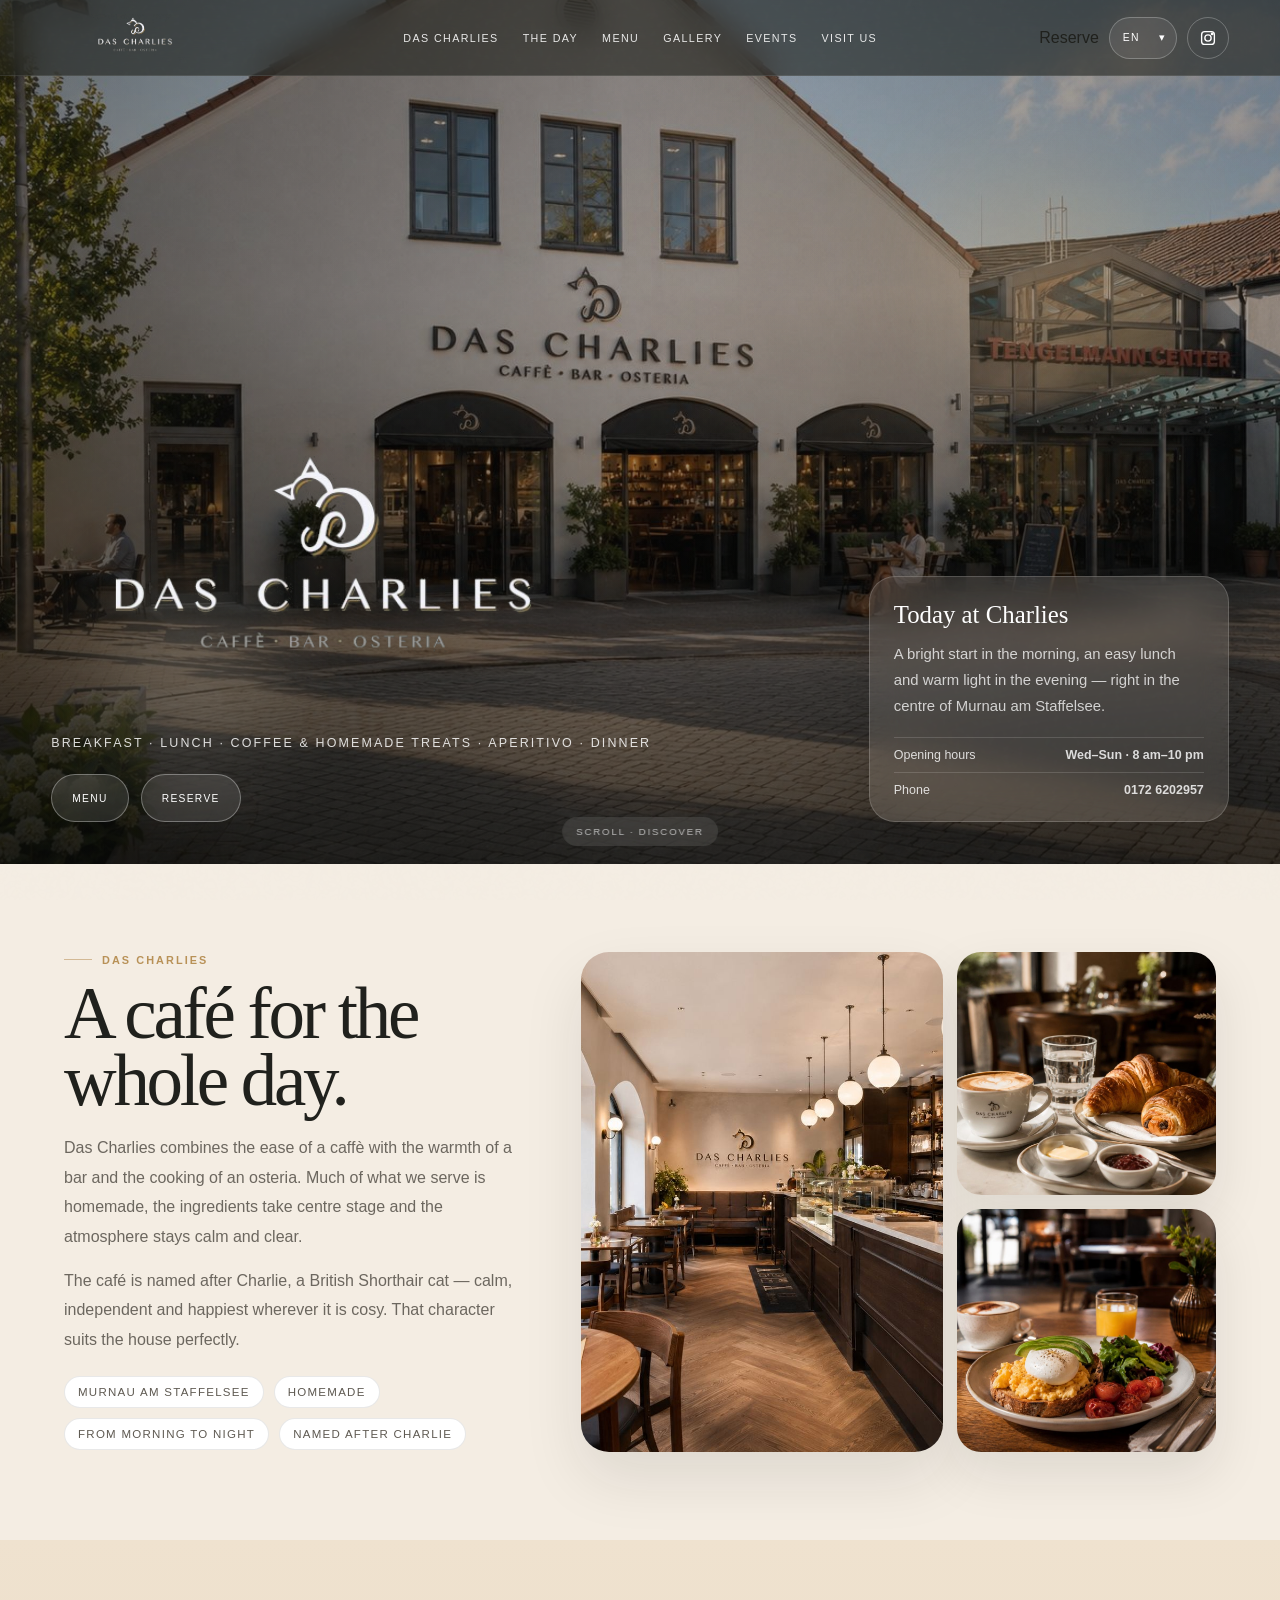
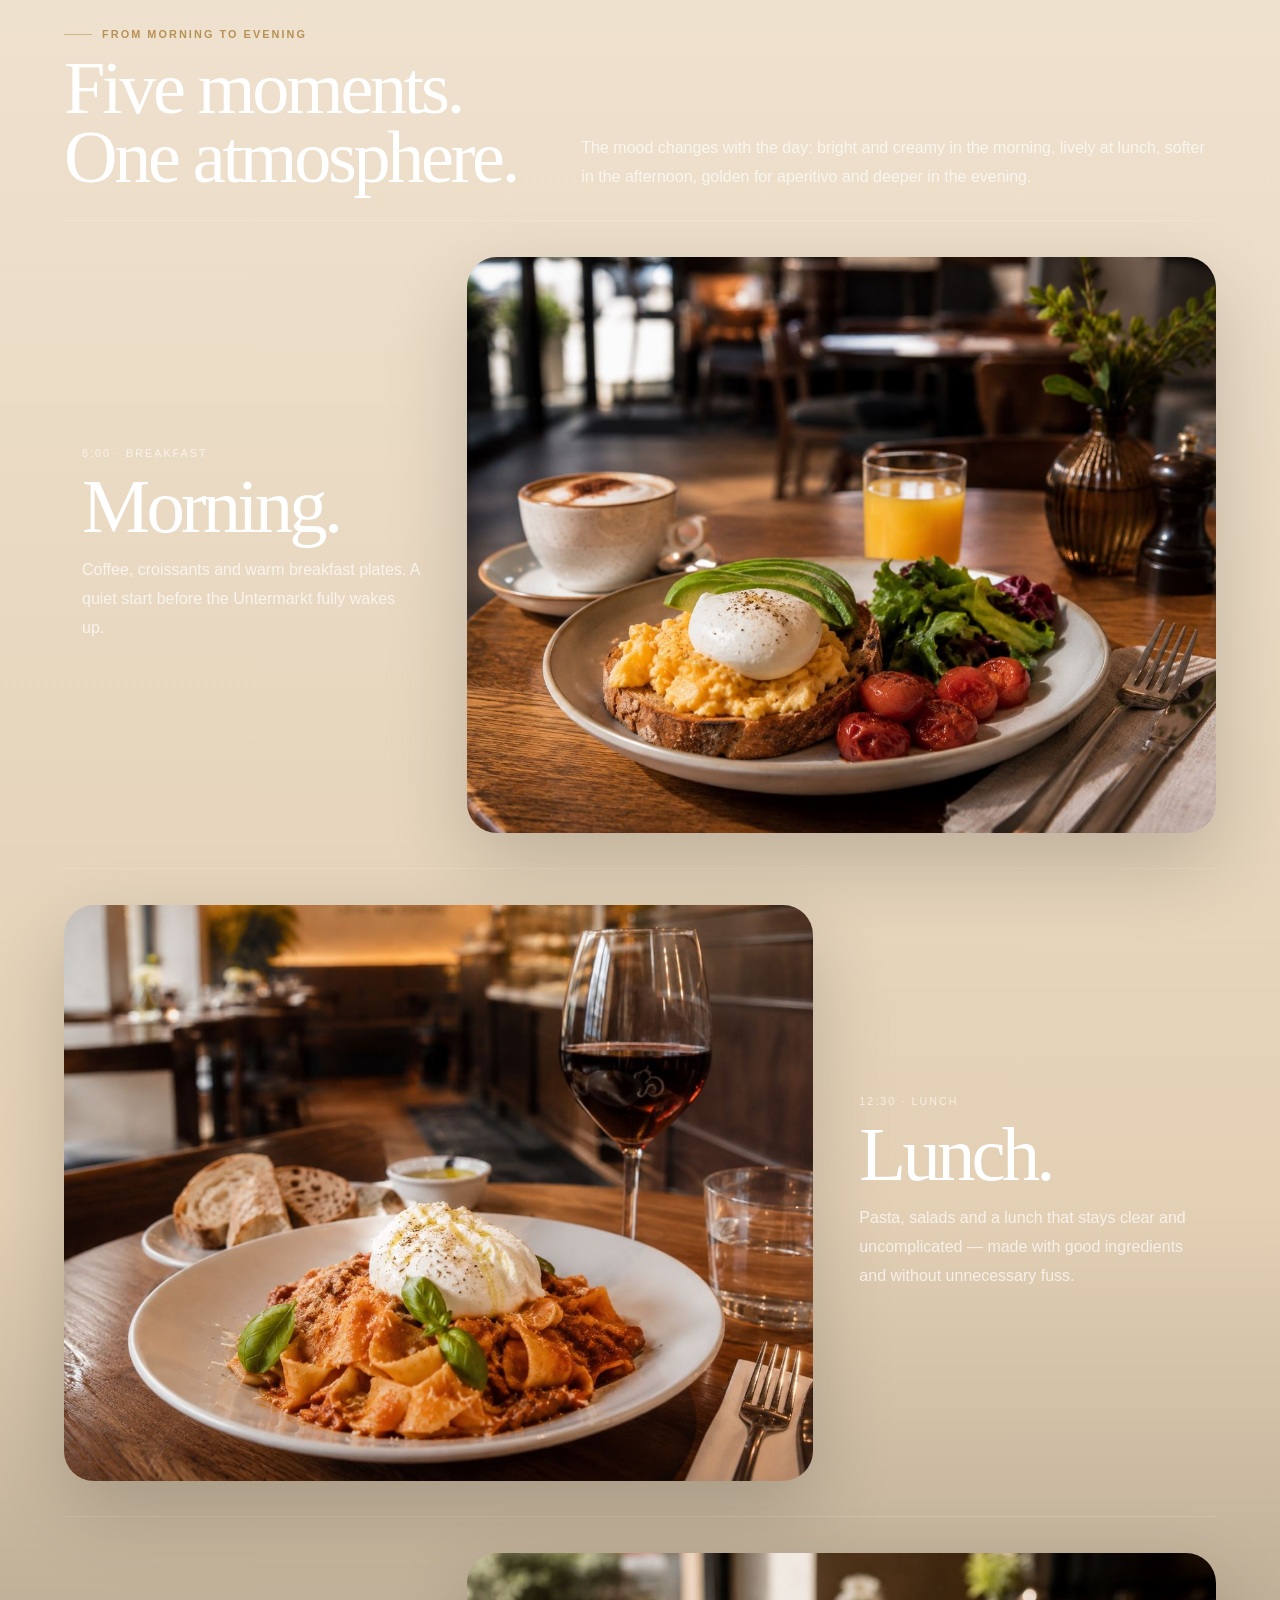
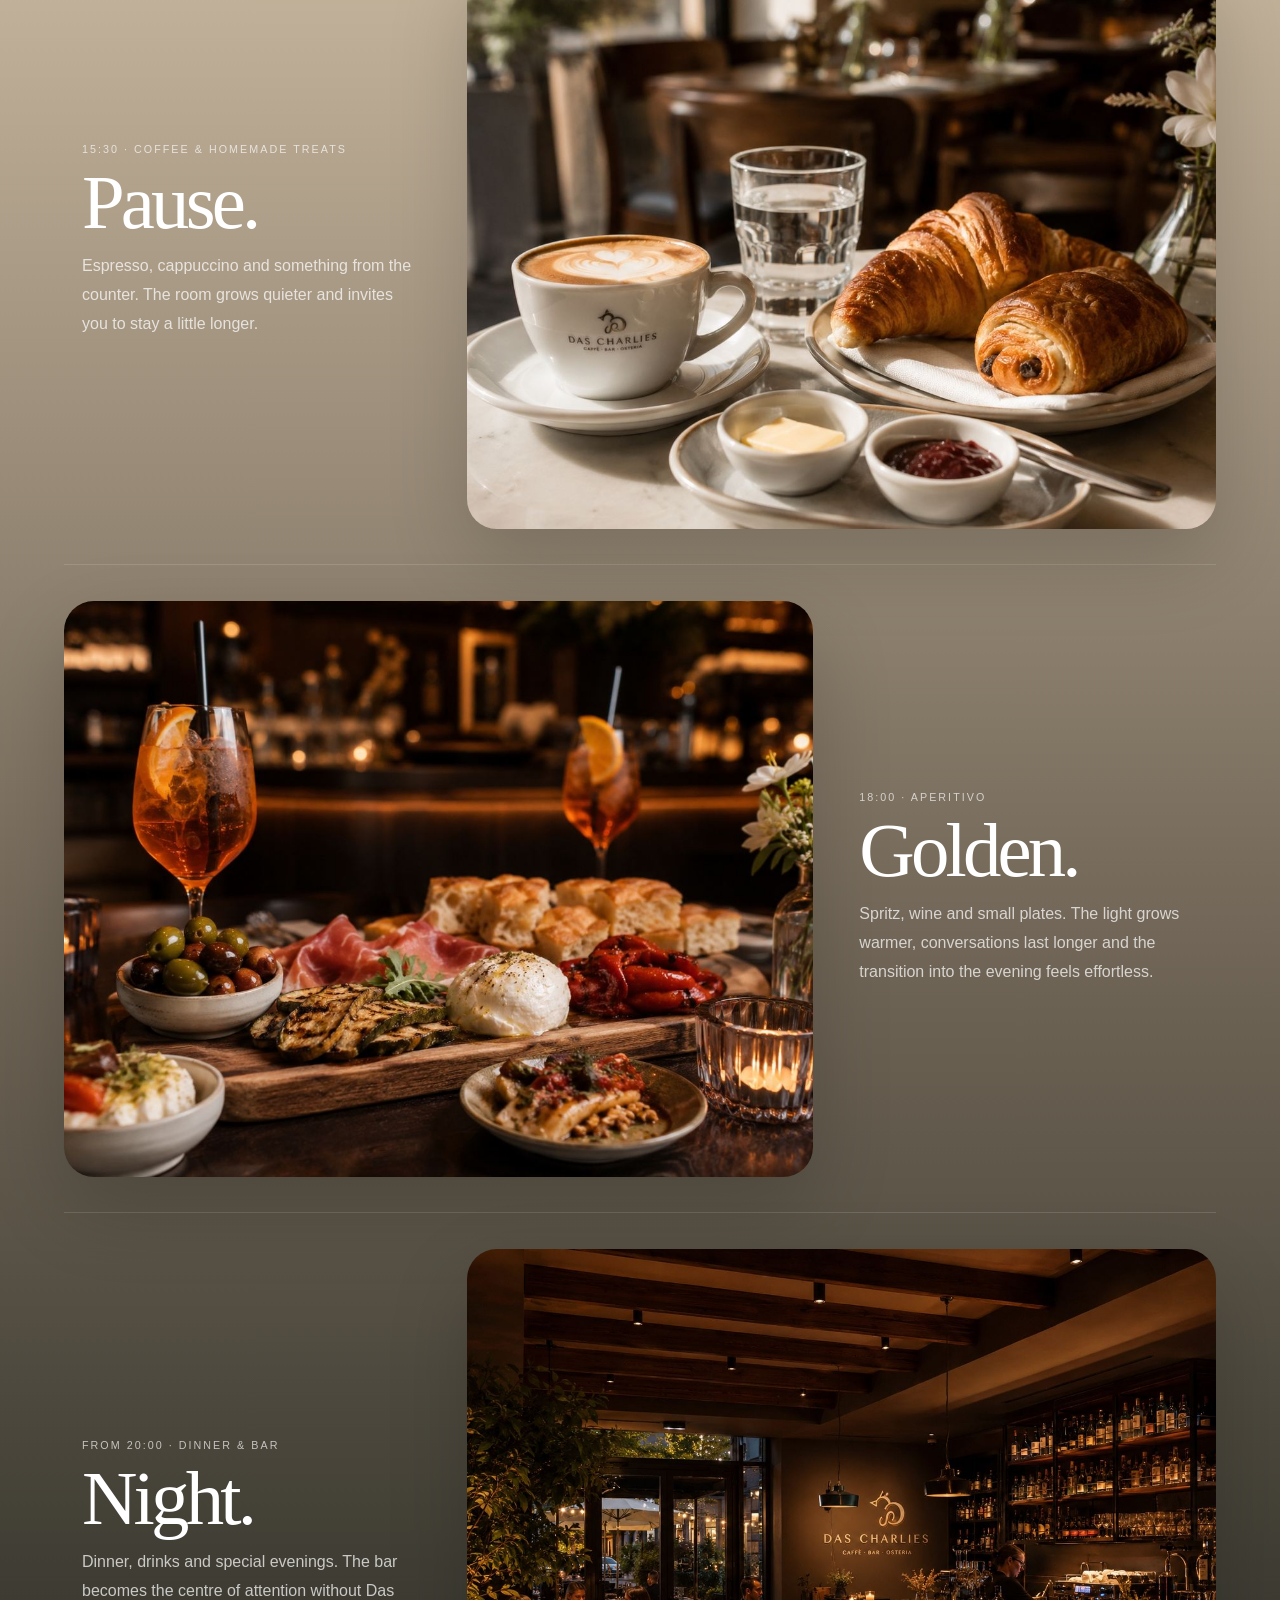
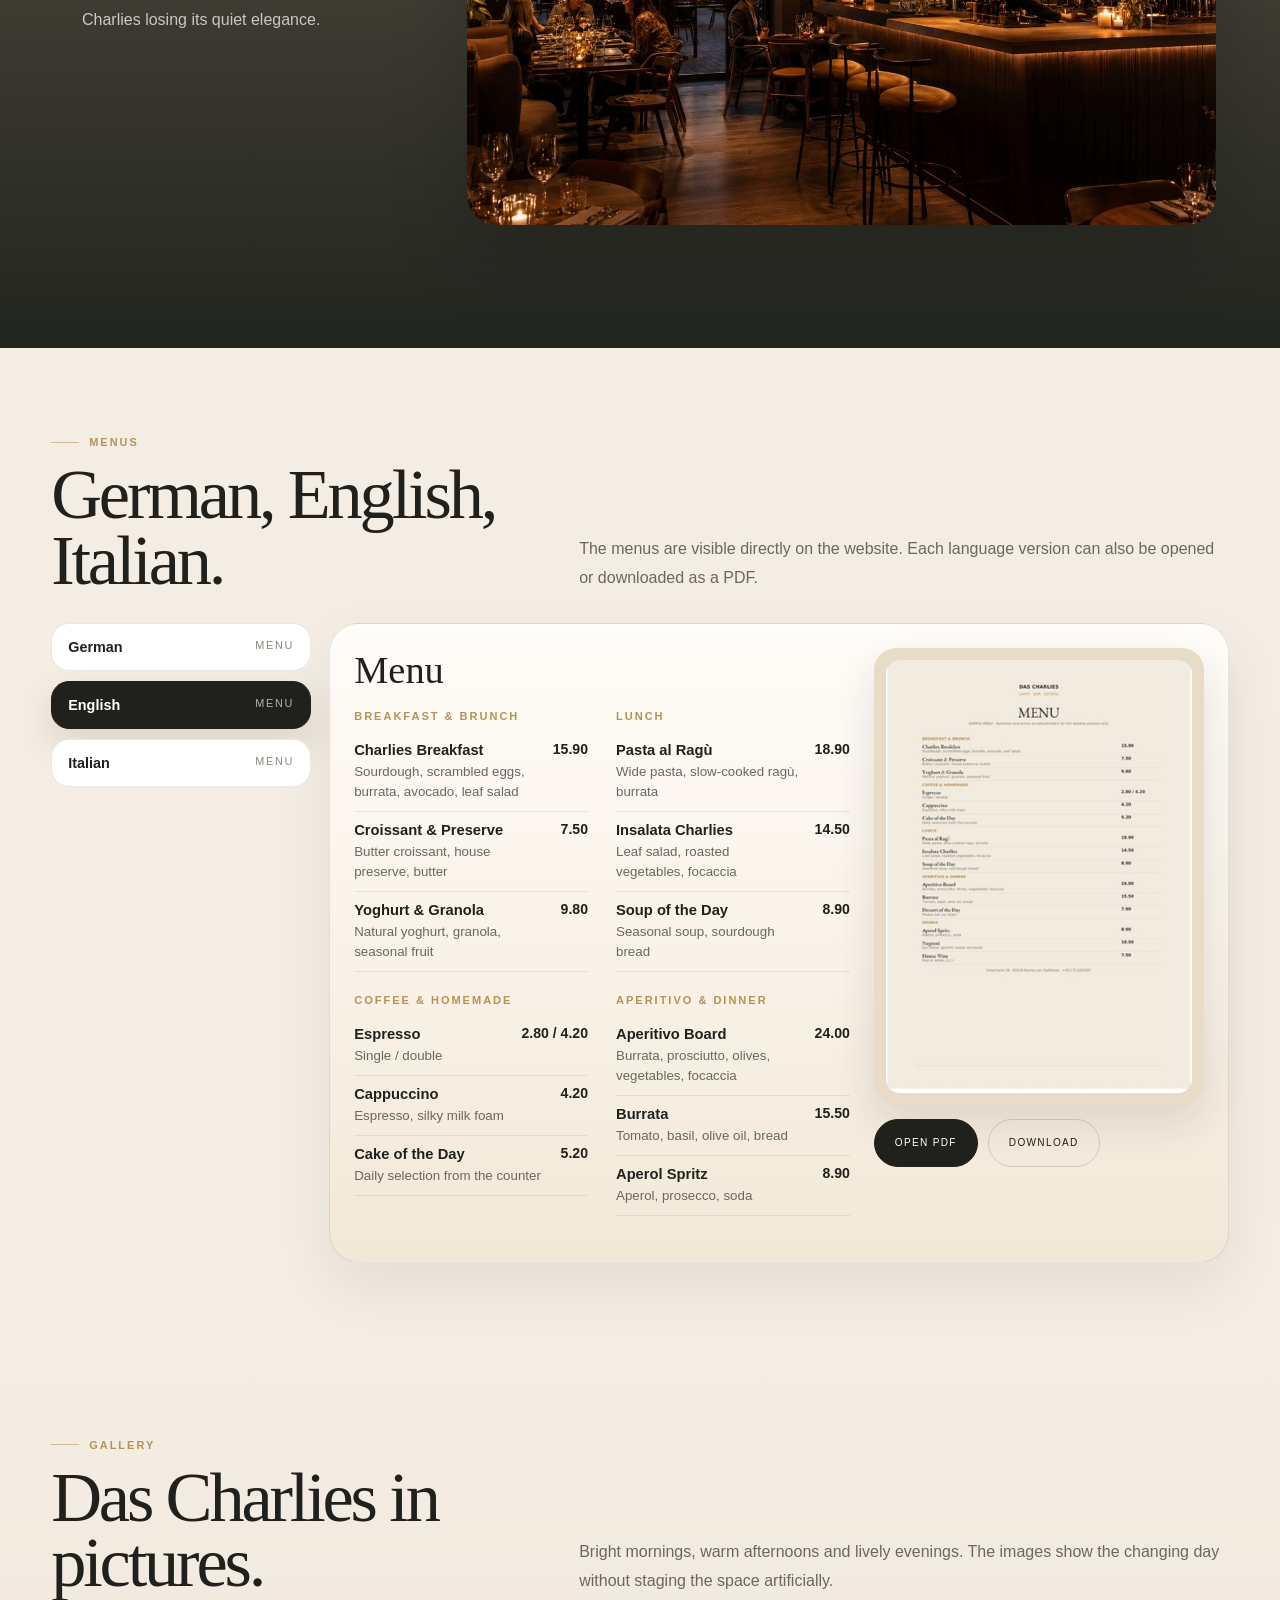
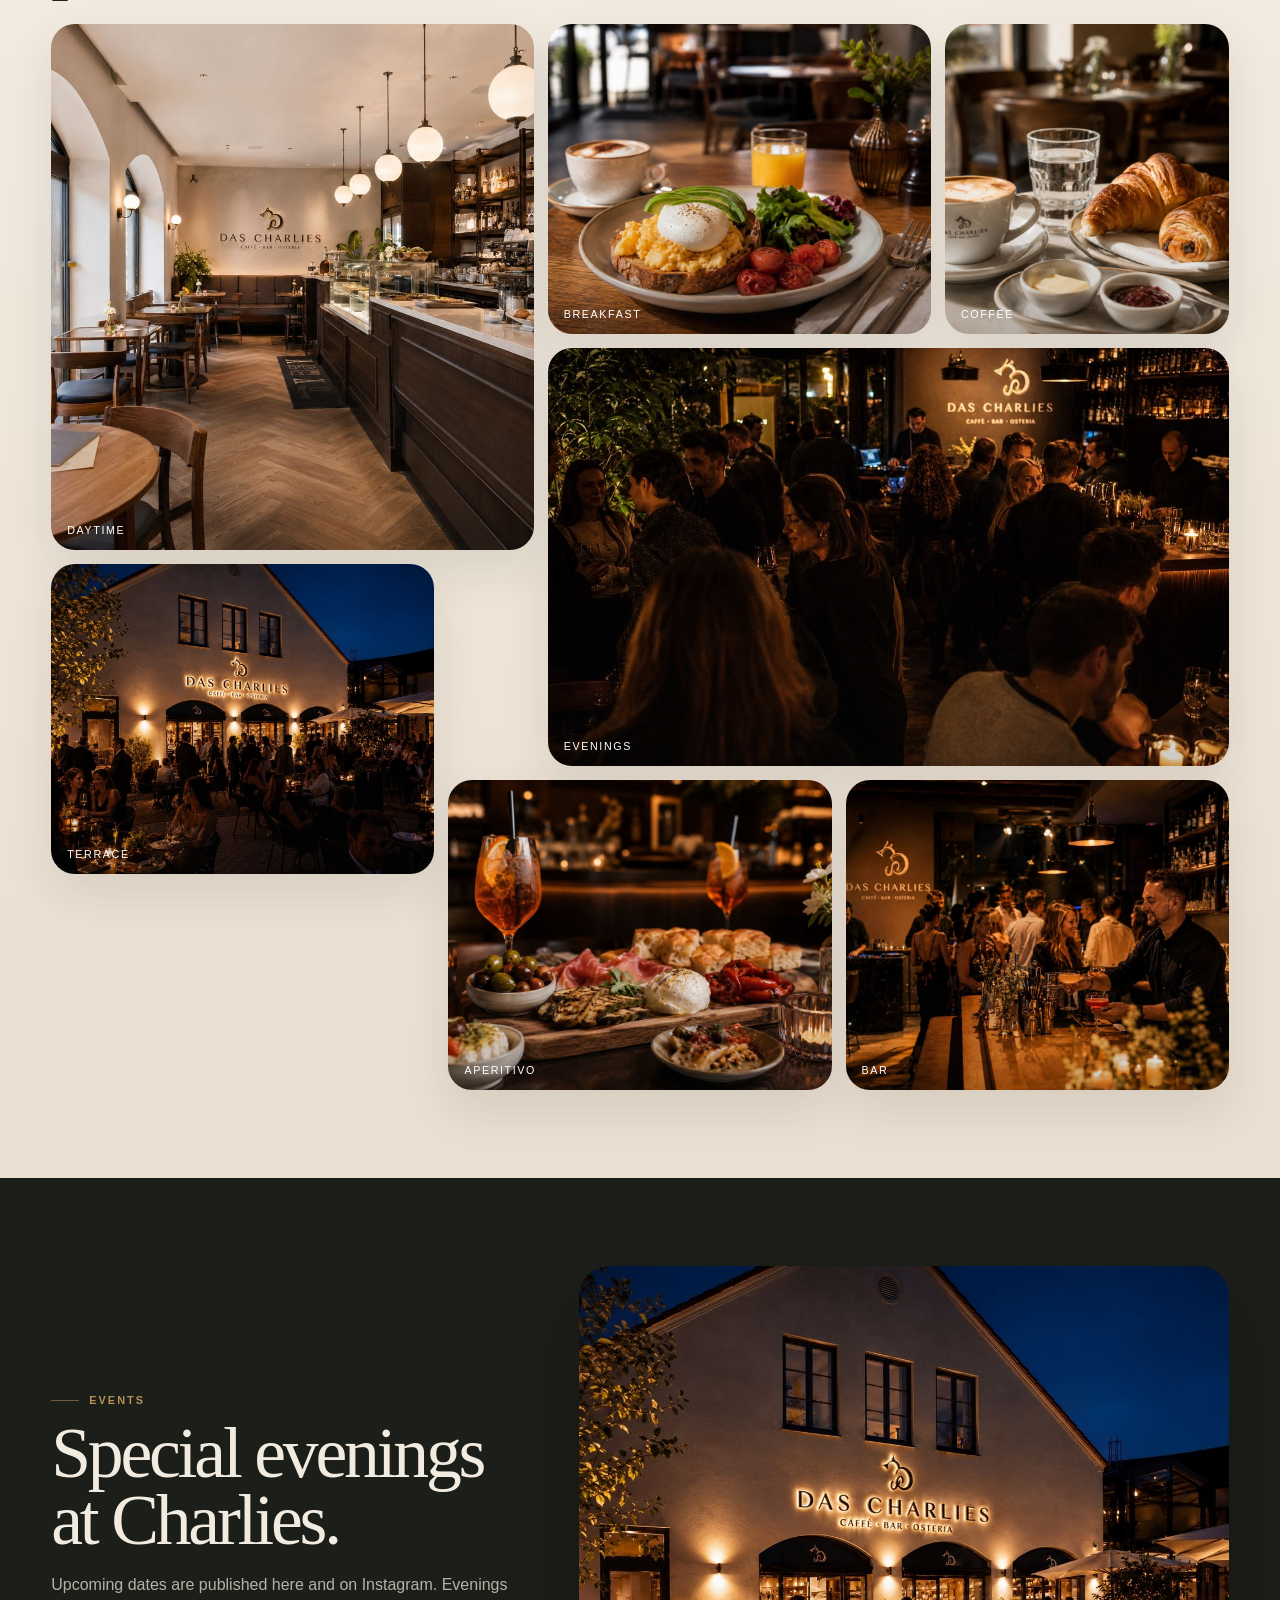
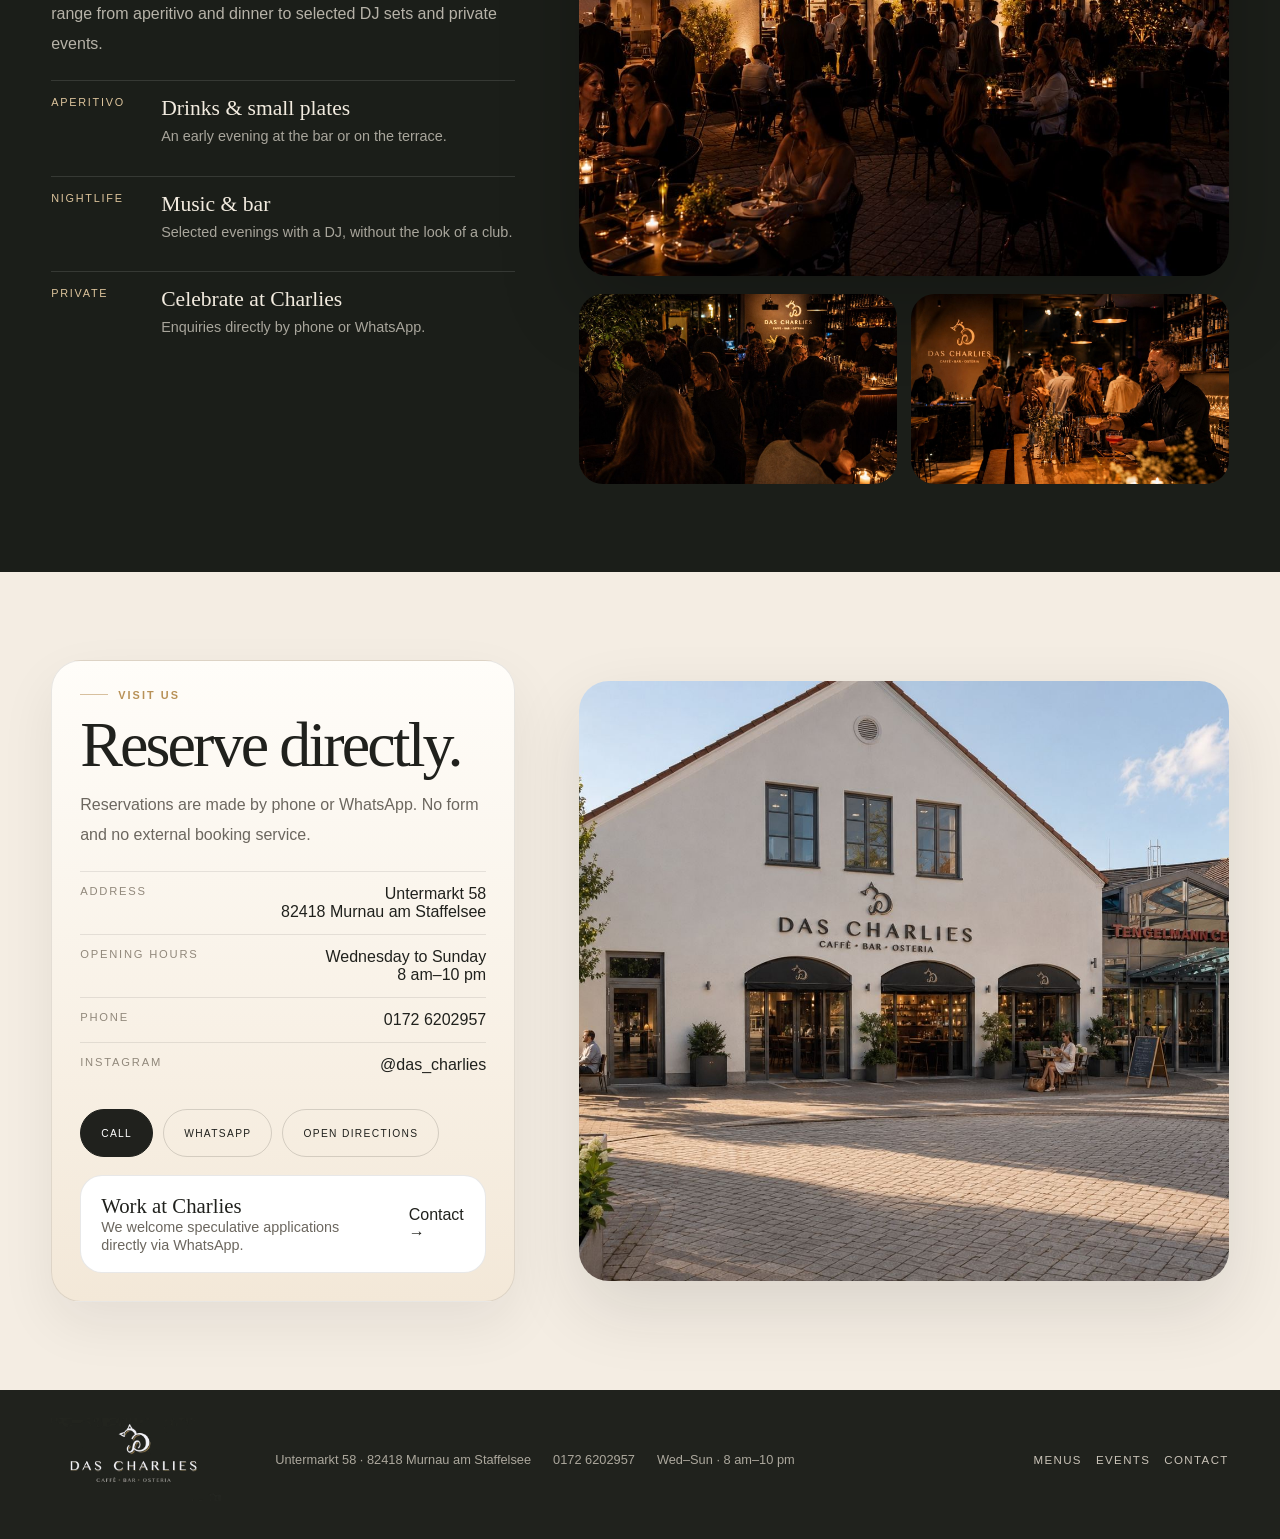
==== en.html @ 2ec3def2 "Add files via upload" ====
<!DOCTYPE html>

<html lang="en">
<head>
<meta charset="utf-8"/>
<meta content="width=device-width, initial-scale=1, viewport-fit=cover" name="viewport"/>
<meta content="#20221d" name="theme-color"/>
<title>Das Charlies — Caffè · Bar · Osteria in Murnau</title>
<meta content="Das Charlies in Murnau am Staffelsee: breakfast, lunch, coffee, homemade treats, aperitivo, dinner and special evenings." name="description"/>
<style>
:root{
  --cream:#f4ede3; --cream-2:#ecdfcf; --paper:#fbf7f0; --ink:#20211d; --olive:#30352c; --night:#1b1e19;
  --muted:#6c675f; --muted-2:#91887b; --gold:#b89157; --gold-2:#ddc49c; --line:rgba(32,33,29,.10);
  --serif:"Iowan Old Style","Baskerville","Times New Roman",serif; --sans:"Avenir Next","Helvetica Neue",Arial,sans-serif;
}
*{box-sizing:border-box}html{scroll-behavior:smooth;background:var(--cream)}body{margin:0;background:var(--cream);color:var(--ink);font-family:var(--sans);-webkit-font-smoothing:antialiased;overflow-x:hidden}a{color:inherit;text-decoration:none}img{display:block;width:100%;height:100%;object-fit:cover}button,label{font:inherit}
body:before{content:"";position:fixed;inset:0;z-index:999;pointer-events:none;opacity:.025;background-image:url("data:image/svg+xml,%3Csvg xmlns='http://www.w3.org/2000/svg' viewBox='0 0 160 160'%3E%3Cfilter id='n'%3E%3CfeTurbulence type='fractalNoise' baseFrequency='.8' numOctaves='2' stitchTiles='stitch'/%3E%3C/filter%3E%3Crect width='100%25' height='100%25' filter='url(%23n)' opacity='.5'/%3E%3C/svg%3E")}
.wrap{width:min(92vw,1380px);margin-inline:auto}.narrow{width:min(90vw,1180px);margin-inline:auto}.section{padding:88px 0}.section-sm{padding:64px 0}.eyebrow{display:flex;align-items:center;gap:10px;font-size:.68rem;letter-spacing:.19em;text-transform:uppercase;color:var(--gold);font-weight:600}.eyebrow:before{content:"";width:28px;height:1px;background:rgba(184,145,87,.55)}.display{font-family:var(--serif);font-weight:400;letter-spacing:-.045em;line-height:.93}.copy{color:var(--muted);line-height:1.85}.btn{display:inline-flex;align-items:center;justify-content:center;min-height:48px;padding:0 20px;border-radius:999px;border:1px solid transparent;letter-spacing:.13em;text-transform:uppercase;font-size:.64rem;transition:.28s ease;cursor:pointer}.btn:hover{transform:translateY(-2px)}.btn-light{color:#fff;border-color:rgba(255,255,255,.32);background:rgba(255,255,255,.11);backdrop-filter:blur(12px)}.btn-light:hover{background:#fff;color:var(--ink)}.btn-dark{background:var(--ink);color:#fff;border-color:var(--ink)}.btn-dark:hover{background:#363832}.btn-outline{color:var(--ink);border-color:rgba(32,33,29,.16);background:transparent}.btn-outline:hover{background:var(--ink);color:#fff;border-color:var(--ink)}

/* Header: one consistent system, no random repositioning */
.site-header{position:fixed;top:0;left:0;right:0;z-index:200;height:76px;background:rgba(25,27,22,.56);backdrop-filter:blur(16px);-webkit-backdrop-filter:blur(16px);border-bottom:1px solid rgba(255,255,255,.09)}.nav{height:100%;display:grid;grid-template-columns:190px 1fr auto;gap:24px;align-items:center}.nav-logo{height:48px;width:170px;object-fit:contain}.nav-links{display:flex;justify-content:center;gap:24px;color:#fff;font-size:.67rem;letter-spacing:.13em;text-transform:uppercase}.nav-links a{opacity:.88}.nav-actions{display:flex;align-items:center;gap:10px}.lang{position:relative;z-index:8}.lang-control{position:relative;display:block;color:#fff;border:1px solid rgba(255,255,255,.25);border-radius:999px;background:rgba(255,255,255,.07);min-width:68px;height:42px;overflow:hidden}.lang-select{-webkit-appearance:none;appearance:none;display:block;width:100%;height:100%;border:0;outline:0;background:transparent;color:#fff;padding:0 27px 0 13px;font-size:.65rem;letter-spacing:.12em;cursor:pointer;position:relative;z-index:2}.lang-select option{color:#20211d;background:#fbf7f0}.lang-chevron{position:absolute;right:11px;top:50%;transform:translateY(-52%);font-size:.68rem;pointer-events:none}.site-header.header-condensed .lang-control{background:rgba(255,255,255,.08)}.instagram{width:42px;height:42px;border:1px solid rgba(255,255,255,.25);border-radius:999px;display:grid;place-items:center;color:#fff}.mobile-toggle{display:none}.mobile-panel{display:none}

/* Hero */
.hero{position:relative;min-height:96svh;color:#fff;overflow:hidden;background:var(--night)}.hero-bg{position:absolute;inset:0}.hero-bg img{animation:heroMove 18s ease-in-out infinite alternate;transform:scale(1.04)}.hero-bg:after{content:"";position:absolute;inset:0;background:linear-gradient(180deg,rgba(9,10,8,.20),rgba(9,10,8,.13) 34%,rgba(9,10,8,.75)),linear-gradient(90deg,rgba(9,10,8,.48),rgba(9,10,8,.08) 48%,rgba(9,10,8,.28)),radial-gradient(circle at 75% 24%,rgba(226,193,142,.18),transparent 30%)}@keyframes heroMove{to{transform:scale(1.105) translateY(-1.2%)}}
.hero-glow{position:absolute;border-radius:999px;filter:blur(55px);opacity:.22;animation:floatGlow 9s ease-in-out infinite alternate}.hero-glow.one{width:220px;height:220px;right:9%;top:18%;background:#d4aa70}.hero-glow.two{width:170px;height:170px;left:8%;bottom:12%;background:#f5ead9;animation-duration:12s}@keyframes floatGlow{to{transform:translate(18px,-18px)}}
.hero-inner{position:relative;z-index:2;min-height:96svh;padding:132px 0 42px;display:grid;grid-template-columns:1fr 360px;gap:5vw;align-items:end}.hero-main{max-width:760px}.hero-logo{width:min(560px,72vw);height:auto;object-fit:contain;filter:drop-shadow(0 20px 50px rgba(0,0,0,.22));animation:logoIn 1.1s ease both}@keyframes logoIn{from{opacity:0;transform:translateY(12px)}to{opacity:1;transform:none}}.hero-line{margin:26px 0 24px;color:rgba(255,255,255,.84);font-size:.78rem;letter-spacing:.17em;text-transform:uppercase}.hero-actions{display:flex;gap:12px;flex-wrap:wrap}.hero-card{padding:24px;border-radius:26px;background:rgba(249,244,235,.12);border:1px solid rgba(255,255,255,.17);backdrop-filter:blur(15px);-webkit-backdrop-filter:blur(15px);box-shadow:0 30px 70px rgba(0,0,0,.16)}.hero-card h2{font-family:var(--serif);font-size:1.55rem;font-weight:400;margin:0 0 12px}.hero-card p{margin:0;color:rgba(255,255,255,.76);line-height:1.75;font-size:.93rem}.hero-card .mini-actions{display:grid;gap:10px;margin-top:18px}.hero-card .mini-actions a{display:flex;justify-content:space-between;gap:12px;padding-top:10px;border-top:1px solid rgba(255,255,255,.14);font-size:.78rem;color:rgba(255,255,255,.82)}.scroll-cue{position:absolute;left:50%;bottom:18px;transform:translateX(-50%);font-size:.61rem;letter-spacing:.18em;text-transform:uppercase;color:rgba(255,255,255,.66);padding:9px 14px;border-radius:999px;background:rgba(255,255,255,.10);backdrop-filter:blur(10px)}

/* Intro */
.intro-grid{display:grid;grid-template-columns:5fr 7fr;gap:5vw;align-items:center}.intro-copy h2{font-size:clamp(3rem,5.7vw,5.8rem);margin:14px 0 18px}.intro-copy p{margin:0 0 14px;font-size:1rem}.intro-facts{display:flex;flex-wrap:wrap;gap:10px;margin-top:22px}.fact{padding:9px 13px;border-radius:999px;background:#fff;border:1px solid var(--line);font-size:.72rem;letter-spacing:.11em;text-transform:uppercase;color:#5f5a52}.intro-media{display:grid;grid-template-columns:7fr 5fr;gap:14px}.media-large{height:500px;border-radius:28px;overflow:hidden;box-shadow:0 26px 60px rgba(32,33,29,.10)}.media-stack{display:grid;gap:14px}.media-small{height:243px;border-radius:24px;overflow:hidden;box-shadow:0 22px 52px rgba(32,33,29,.10)}

/* Day journey: same alignment every time */
.day-journey{background:linear-gradient(180deg,#efe2cf 0%,#e3d0b5 35%,#716657 72%,#22251f 100%)}.day-head{display:grid;grid-template-columns:5fr 7fr;gap:5vw;align-items:end;color:#fff;margin-bottom:28px}.day-head h2{font-size:clamp(3rem,5.8vw,5.9rem);margin:14px 0 0}.day-head p{color:rgba(255,255,255,.72);margin:0}.stage{display:grid;grid-template-columns:4fr 8fr;gap:28px;align-items:center;min-height:72vh;padding:28px 0;border-top:1px solid rgba(255,255,255,.13)}.stage:nth-of-type(even){grid-template-columns:8fr 4fr}.stage:nth-of-type(even) .stage-copy{order:2}.stage:nth-of-type(even) .stage-media{order:1}.stage-copy{color:#fff;padding:18px}.stage-time{font-size:.67rem;letter-spacing:.19em;text-transform:uppercase;color:rgba(255,255,255,.68)}.stage-copy h3{font-family:var(--serif);font-size:clamp(3.2rem,6vw,6rem);font-weight:400;line-height:.88;letter-spacing:-.05em;margin:14px 0}.stage-copy p{max-width:430px;color:rgba(255,255,255,.72);line-height:1.82;margin:0}.stage-media{height:64vh;min-height:480px;border-radius:30px;overflow:hidden;box-shadow:0 30px 80px rgba(0,0,0,.18)}.stage-media img{transform:scale(1.04)}

/* Menu with actual visible content and sepia page */
.menu-head{display:grid;grid-template-columns:5fr 7fr;gap:5vw;align-items:end;margin-bottom:30px}.menu-head h2{font-size:clamp(3rem,5.5vw,5.6rem);margin:14px 0 0}.menu-head p{margin:0}.menu-radio{position:absolute;opacity:0;pointer-events:none}.menu-shell{display:grid;grid-template-columns:260px 1fr;gap:18px}.menu-tabs{display:grid;gap:10px;align-content:start;position:sticky;top:94px}.menu-tab{display:flex;justify-content:space-between;gap:12px;padding:15px 16px;border-radius:18px;border:1px solid var(--line);background:#fff;cursor:pointer;transition:.24s}.menu-tab strong{font-size:.9rem}.menu-tab span{font-size:.68rem;letter-spacing:.16em;text-transform:uppercase;color:var(--muted-2)}
#m-de:checked ~ .menu-shell .tab-de,#m-en:checked ~ .menu-shell .tab-en,#m-it:checked ~ .menu-shell .tab-it{background:var(--ink);color:#fff;border-color:var(--ink);box-shadow:0 16px 36px rgba(32,33,29,.12)}
#m-de:checked ~ .menu-shell .tab-de span,#m-en:checked ~ .menu-shell .tab-en span,#m-it:checked ~ .menu-shell .tab-it span{color:rgba(255,255,255,.65)}
.menu-content{background:linear-gradient(180deg,#fffdf9,#f3e8d8);border:1px solid var(--line);border-radius:30px;padding:24px;box-shadow:0 24px 60px rgba(32,33,29,.07)}.menu-panel{display:none;grid-template-columns:1fr 330px;gap:24px;align-items:start}.menu-panel h3{font-family:var(--serif);font-size:2.4rem;font-weight:400;margin:0 0 18px}.menu-columns{display:grid;grid-template-columns:1fr 1fr;gap:28px}.menu-category{margin-bottom:22px}.menu-category h4{margin:0 0 10px;font-size:.69rem;letter-spacing:.18em;text-transform:uppercase;color:var(--gold)}.menu-item{display:grid;grid-template-columns:1fr auto;gap:14px;padding:9px 0;border-bottom:1px solid rgba(32,33,29,.08)}.menu-item strong{font-size:.92rem;font-weight:600}.menu-item small{display:block;color:var(--muted);line-height:1.5;margin-top:3px}.price{font-size:.88rem;font-weight:600}.menu-page{background:#e8dcc8;border-radius:22px;padding:12px;box-shadow:0 18px 44px rgba(32,33,29,.12)}.menu-page img{height:auto;aspect-ratio:210/297;object-fit:cover;border-radius:14px}.menu-downloads{display:flex;gap:10px;flex-wrap:wrap;margin-top:14px}.menu-downloads a{font-size:.63rem}
#m-de:checked ~ .menu-shell .panel-de,#m-en:checked ~ .menu-shell .panel-en,#m-it:checked ~ .menu-shell .panel-it{display:grid}

/* Gallery */
.gallery{background:linear-gradient(180deg,#f4ede3,#eadfD0)}.gallery-head{display:grid;grid-template-columns:5fr 7fr;gap:5vw;align-items:end;margin-bottom:28px}.gallery-head h2{font-size:clamp(3rem,5.5vw,5.6rem);margin:14px 0 0}.gallery-head p{margin:0}.gallery-grid{display:grid;grid-template-columns:repeat(12,1fr);grid-auto-rows:94px;gap:14px}.gallery-item{position:relative;overflow:hidden;border-radius:24px;box-shadow:0 20px 48px rgba(32,33,29,.10)}.gallery-item img{transition:1s cubic-bezier(.2,.8,.2,1);transform:scale(1.04)}.gallery-item:hover img{transform:scale(1.1)}.gallery-item:after{content:"";position:absolute;inset:0;background:linear-gradient(180deg,transparent 55%,rgba(12,13,11,.42));opacity:.48}.gallery-item span{position:absolute;left:16px;bottom:14px;z-index:2;color:#fff;font-size:.67rem;letter-spacing:.15em;text-transform:uppercase}.g1{grid-column:1/6;grid-row:span 5}.g2{grid-column:6/10;grid-row:span 3}.g3{grid-column:10/13;grid-row:span 3}.g4{grid-column:6/13;grid-row:span 4}.g5{grid-column:1/5;grid-row:span 3}.g6{grid-column:5/9;grid-row:span 3}.g7{grid-column:9/13;grid-row:span 3}

/* Events */
.events{background:var(--night);color:#f2ebdf}.events-grid{display:grid;grid-template-columns:5fr 7fr;gap:5vw;align-items:center}.events-copy h2{font-size:clamp(3rem,5.6vw,5.7rem);margin:14px 0 16px}.events-copy>p{color:rgba(242,235,223,.72);line-height:1.84;margin:0}.event-list{display:grid;gap:12px;margin-top:22px}.event-row{display:grid;grid-template-columns:96px 1fr;gap:14px;padding:15px 0;border-top:1px solid rgba(255,255,255,.12)}.event-row .type{font-size:.68rem;letter-spacing:.16em;text-transform:uppercase;color:var(--gold-2)}.event-row strong{font-family:var(--serif);font-size:1.35rem;font-weight:400}.event-row p{margin:4px 0 0;color:rgba(242,235,223,.66);font-size:.9rem;line-height:1.65}.events-media{height:610px;border-radius:30px;overflow:hidden;box-shadow:0 30px 80px rgba(0,0,0,.22)}.events-strip{margin-top:18px;display:grid;grid-template-columns:1fr 1fr;gap:14px}.events-strip div{height:190px;border-radius:24px;overflow:hidden}

/* Visit */
.visit-grid{display:grid;grid-template-columns:5fr 7fr;gap:5vw;align-items:center}.visit-card{padding:28px;border-radius:30px;background:linear-gradient(180deg,#fffdf9,#f3e8d8);border:1px solid var(--line);box-shadow:0 22px 55px rgba(32,33,29,.07)}.visit-card h2{font-size:clamp(2.8rem,5vw,5rem);margin:14px 0 16px}.visit-card>p{margin:0}.info-list{display:grid;margin:22px 0}.info{display:flex;justify-content:space-between;gap:18px;padding:13px 0;border-top:1px solid var(--line)}.info span{font-size:.7rem;letter-spacing:.16em;text-transform:uppercase;color:var(--muted-2)}.info strong{font-weight:500;text-align:right}.visit-actions{display:flex;gap:10px;flex-wrap:wrap}.visit-media{height:600px;border-radius:30px;overflow:hidden;box-shadow:0 28px 70px rgba(32,33,29,.12)}.jobs{margin-top:18px;padding:18px 20px;border-radius:22px;background:#fff;border:1px solid var(--line);display:flex;justify-content:space-between;gap:20px;align-items:center}.jobs strong{font-family:var(--serif);font-size:1.3rem;font-weight:400}.jobs span{color:var(--muted);font-size:.9rem}
footer{background:#20221d;color:#efe7da;padding:28px 0 38px}.footer-grid{display:grid;grid-template-columns:200px 1fr auto;gap:24px;align-items:center}.footer-logo{width:170px;height:auto}.footer-meta{display:flex;flex-wrap:wrap;gap:14px 22px;font-size:.8rem;color:rgba(239,231,218,.68)}.footer-links{display:flex;gap:14px;font-size:.72rem;letter-spacing:.12em;text-transform:uppercase;color:rgba(239,231,218,.82)}

/* CSS-only lightboxes */
.lightbox{position:fixed;inset:0;z-index:500;background:rgba(8,9,7,.88);display:grid;place-items:center;opacity:0;pointer-events:none;transition:.25s}.lightbox:target{opacity:1;pointer-events:auto}.lightbox figure{margin:0;width:min(92vw,1120px);height:min(84vh,760px);border-radius:26px;overflow:hidden;box-shadow:0 30px 80px rgba(0,0,0,.32)}.lightbox img{object-fit:contain;background:#111}.lightbox-close{position:absolute;top:18px;right:18px;width:44px;height:44px;border-radius:999px;border:1px solid rgba(255,255,255,.22);background:rgba(255,255,255,.08);display:grid;place-items:center;color:#fff;font-size:1.2rem}

/* Progressive, CSS-only scroll animation. Content remains visible if unsupported. */
@keyframes revealUp{from{opacity:.35;transform:translateY(26px)}to{opacity:1;transform:none}}@keyframes revealMedia{from{clip-path:inset(8% 7% round 30px);transform:translateY(22px)}to{clip-path:inset(0 round 30px);transform:none}}@keyframes imagePan{from{transform:scale(1.08) translateY(14px)}to{transform:scale(1.02) translateY(-10px)}}
@supports (animation-timeline:view()){
  .scroll-in{animation:revealUp both linear;animation-timeline:view();animation-range:entry 4% cover 28%}
  .stage-media,.intro-media,.events-media,.visit-media{animation:revealMedia both linear;animation-timeline:view();animation-range:entry 2% cover 32%}
  .stage-media img,.events-media img,.visit-media img{animation:imagePan both linear;animation-timeline:view();animation-range:entry 0% exit 100%}
}

/* Mobile */
@media(max-width:1050px){.nav{grid-template-columns:170px 1fr auto}.nav-links,.lang,.instagram{display:none}.mobile-toggle{display:block}.nav-target{position:fixed;top:0;left:0;width:1px;height:1px;pointer-events:none}.mobile-toggle a{width:42px;height:42px;border:1px solid rgba(255,255,255,.25);border-radius:999px;display:grid;place-items:center;color:#fff;cursor:pointer}.mobile-panel{position:fixed;display:flex;flex-direction:column;top:76px;right:0;width:min(88vw,390px);height:calc(100svh - 76px);background:rgba(251,247,240,.98);padding:22px;transform:translateX(102%);transition:.32s cubic-bezier(.2,.8,.2,1);box-shadow:-30px 0 70px rgba(0,0,0,.16)}#nav-open:target ~ .site .mobile-panel{transform:none}.mobile-panel a{padding:14px 0;border-bottom:1px solid var(--line);font-size:.78rem;letter-spacing:.12em;text-transform:uppercase}.mobile-panel .mobile-reserve{margin-top:auto;display:grid;gap:10px}.hero-inner{grid-template-columns:1fr;align-content:end}.hero-card{max-width:430px}.intro-grid,.day-head,.menu-head,.gallery-head,.events-grid,.visit-grid{grid-template-columns:1fr}.intro-media{margin-top:8px}.stage,.stage:nth-of-type(even){grid-template-columns:1fr;min-height:auto}.stage:nth-of-type(even) .stage-copy,.stage:nth-of-type(even) .stage-media{order:initial}.stage-media{height:56vh;min-height:420px}.menu-shell{grid-template-columns:1fr}.menu-tabs{position:relative;top:auto;grid-template-columns:repeat(3,1fr)}.menu-tab{display:grid;gap:4px}.menu-panel{grid-template-columns:1fr}.menu-page{max-width:420px}.gallery-grid{grid-template-columns:repeat(6,1fr);grid-auto-rows:90px}.g1{grid-column:1/4}.g2{grid-column:4/7}.g3{grid-column:1/3}.g4{grid-column:3/7}.g5{grid-column:1/4}.g6{grid-column:4/7}.g7{grid-column:1/7}.footer-grid{grid-template-columns:1fr}}
@media(max-width:680px){.hero-logo{display:none}.hero-main{padding-top:210px}.site-header{height:68px}.nav{grid-template-columns:150px 1fr auto}.nav-logo{width:145px;height:42px}.mobile-panel{top:68px;height:calc(100svh - 68px)}.nav-actions .reserve-link{display:none}.hero{min-height:92svh}.hero-inner{min-height:92svh;padding:108px 0 32px}.hero-logo{width:min(520px,88vw)}.hero-line{font-size:.68rem;line-height:1.6;margin:18px 0}.hero-actions{display:grid;grid-template-columns:1fr 1fr}.hero-card{padding:18px}.scroll-cue{display:none}.section{padding:58px 0}.section-sm{padding:46px 0}.intro-copy h2,.day-head h2,.menu-head h2,.gallery-head h2,.events-copy h2,.visit-card h2{font-size:clamp(2.65rem,12vw,4rem)}.intro-media{grid-template-columns:1fr}.media-large{height:340px}.media-stack{grid-template-columns:1fr 1fr}.media-small{height:170px}.stage{padding:22px 0}.stage-copy{padding:4px}.stage-copy h3{font-size:clamp(2.9rem,14vw,4.4rem)}.stage-media{height:380px;min-height:0}.menu-tabs{grid-template-columns:1fr 1fr 1fr;gap:7px}.menu-tab{padding:12px 10px}.menu-tab span{display:none}.menu-content{padding:18px}.menu-columns{grid-template-columns:1fr}.menu-panel h3{font-size:2rem}.menu-page{order:-1;max-width:none}.gallery-grid{grid-template-columns:1fr;grid-auto-rows:auto}.gallery-item,.g1,.g2,.g3,.g4,.g5,.g6,.g7{grid-column:auto;grid-row:auto;height:250px}.events-media{height:420px}.events-strip{grid-template-columns:1fr 1fr}.events-strip div{height:140px}.visit-media{height:420px}.info{display:grid}.info strong{text-align:left}.visit-actions{display:grid}.jobs{display:grid}.footer-meta,.footer-links{display:grid;gap:8px}.hero-actions .btn{padding-inline:12px;font-size:.59rem}}
@media(prefers-reduced-motion:reduce){*{animation:none!important;transition:none!important;scroll-behavior:auto!important}}


/* Ergänzung: animierter Header beim Scrollen */
.site-header{
  transition:top .46s cubic-bezier(.2,.8,.2,1),height .4s cubic-bezier(.2,.8,.2,1),background-color .4s ease,box-shadow .4s ease,border-color .4s ease;
}
.site-header::after{
  content:"";position:absolute;left:0;bottom:-1px;height:1px;width:var(--page-progress,0%);
  background:linear-gradient(90deg,rgba(184,145,87,.15),rgba(216,188,146,.9));
  transition:width .08s linear;pointer-events:none;
}
.site-header .nav-logo,.site-header .nav-links,.site-header .nav-actions{
  transition:transform .4s cubic-bezier(.2,.8,.2,1),opacity .35s ease;
}
.site-header.header-condensed{
  height:64px;background:rgba(25,27,22,.86);border-bottom-color:rgba(255,255,255,.13);
  box-shadow:0 12px 34px rgba(0,0,0,.13);backdrop-filter:blur(22px);-webkit-backdrop-filter:blur(22px);
}
.site-header.header-condensed .nav-logo{transform:scale(.9);transform-origin:left center}
.site-header.header-condensed .nav-links{transform:translateY(-1px)}
.site-header.header-condensed .nav-actions{transform:scale(.96);transform-origin:right center}
.site-header.header-hidden{top:-88px}
@media(max-width:1050px){
  .site-header .lang{display:block}
  .site-header .lang-control{height:40px;min-width:64px}.site-header .lang-select{padding-left:12px}
  .site-header.header-condensed .mobile-panel{top:64px;height:calc(100svh - 64px)}
}
@media(max-width:680px){
  .site-header.header-condensed{height:60px}
  .site-header.header-condensed .mobile-panel{top:60px;height:calc(100svh - 60px)}
  .site-header.header-hidden{top:-76px}
}
@media(prefers-reduced-motion:reduce){
  .site-header,.site-header .nav-logo,.site-header .nav-links,.site-header .nav-actions{transition:none!important}
}

</style>

<style>
/* Mobile header alignment: menu button fixed at the far right */
@media (max-width:1050px){
  .site-header .nav{
    width:100%;
    max-width:none;
    padding-left:clamp(14px,4vw,28px);
    padding-right:clamp(14px,4vw,28px);
    grid-template-columns:minmax(0,170px) 1fr auto;
    gap:12px;
  }
  .site-header .nav-actions{
    justify-self:end;
    margin-left:auto;
    flex-wrap:nowrap;
  }
  .site-header .mobile-toggle{
    display:block;
    flex:0 0 auto;
    margin-left:0;
  }
}
@media (max-width:680px){
  .site-header .nav{
    grid-template-columns:minmax(0,150px) 1fr auto;
    padding-left:14px;
    padding-right:14px;
    gap:8px;
  }
}
</style>
</head>
<body>
<span aria-hidden="true" class="nav-target" id="nav-open"></span>
<div class="site">
<header class="site-header">
<div class="wrap nav">
<a aria-label="Das Charlies home" href="#top"><img alt="Das Charlies" class="nav-logo" src="[data-uri]"/></a>
<nav class="nav-links"><a href="#charlies">Das Charlies</a><a href="#day">The day</a><a href="#menu">Menu</a><a href="#gallery">Gallery</a><a href="#events">Events</a><a href="#visit">Visit us</a></nav>
<div class="nav-actions">
<a class="reserve-link" href="tel:+491726202957">Reserve</a>
<div class="lang"><label class="lang-control" for="siteLanguage"><select aria-label="Select language" class="lang-select" id="siteLanguage"><option value="de">DE</option><option selected="selected" value="en">EN</option><option value="it">IT</option></select><span class="lang-chevron">▾</span></label></div>
<a aria-label="Instagram" class="instagram" href="https://www.instagram.com/das_charlies?igsh=eGw4eGQ4cjJzZ2I4" rel="noreferrer" target="_blank"><svg fill="none" height="18" stroke="currentColor" stroke-width="1.8" viewbox="0 0 24 24" width="18"><rect height="17" rx="4" width="17" x="3.5" y="3.5"></rect><circle cx="12" cy="12" r="4.2"></circle><circle cx="17.5" cy="6.5" r="1"></circle></svg></a>
<div class="mobile-toggle"><a aria-label="Open menu" href="#nav-open">☰</a></div>
</div>
</div>
<div class="mobile-panel"><a href="#charlies">Das Charlies</a><a href="#day">The day</a><a href="#menu">Menu</a><a href="#gallery">Gallery</a><a href="#events">Events</a><a href="#visit">Visit us</a><div class="mobile-reserve"><a class="btn btn-dark" href="tel:+491726202957">Reserve · Call</a><a class="btn btn-outline" href="https://wa.me/491726202957?text=Hello%2C%20I%20would%20like%20to%20reserve%20a%20table%20at%20Das%20Charlies." rel="noreferrer" target="_blank">WhatsApp</a></div></div>
</header>
<main id="top">
<section class="hero">
<div class="hero-bg"><img alt="Exterior of Das Charlies on Untermarkt" src="[data-uri]"/></div>
<div class="hero-glow one"></div><div class="hero-glow two"></div>
<div class="wrap hero-inner">
<div class="hero-main">
<img alt="Das Charlies — Caffè Bar Osteria" class="hero-logo" src="[data-uri]"/>
<div class="hero-line">Breakfast · Lunch · Coffee &amp; homemade treats · Aperitivo · Dinner</div>
<div class="hero-actions"><a class="btn btn-light" href="#menu">Menu</a><a class="btn btn-light" href="tel:+491726202957">Reserve</a></div>
</div>
<aside class="hero-card">
<h2>Today at Charlies</h2>
<p>A bright start in the morning, an easy lunch and warm light in the evening — right in the centre of Murnau am Staffelsee.</p>
<div class="mini-actions"><a href="#visit"><span>Opening hours</span><strong>Wed–Sun · 8 am–10 pm</strong></a><a href="tel:+491726202957"><span>Phone</span><strong>0172 6202957</strong></a></div>
</aside>
</div>
<div class="scroll-cue">Scroll · discover</div>
</section>
<section class="section" id="charlies">
<div class="narrow intro-grid">
<div class="intro-copy scroll-in">
<div class="eyebrow">Das Charlies</div>
<h2 class="display">A café for the whole day.</h2>
<p class="copy">Das Charlies combines the ease of a caffè with the warmth of a bar and the cooking of an osteria. Much of what we serve is homemade, the ingredients take centre stage and the atmosphere stays calm and clear.</p>
<p class="copy">The café is named after Charlie, a British Shorthair cat — calm, independent and happiest wherever it is cosy. That character suits the house perfectly.</p>
<div class="intro-facts"><span class="fact">Murnau am Staffelsee</span><span class="fact">Homemade</span><span class="fact">From morning to night</span><span class="fact">Named after Charlie</span></div>
</div>
<div class="intro-media">
<div class="media-large"><img alt="Interior and bar at Das Charlies" src="[data-uri]"/></div>
<div class="media-stack"><div class="media-small"><img alt="Coffee and croissants" src="[data-uri]"/></div><div class="media-small"><img alt="Breakfast at Das Charlies" src="[data-uri]"/></div></div>
</div>
</div>
</section>
<section class="section day-journey" id="day">
<div class="narrow day-head scroll-in"><div><div class="eyebrow">From morning to evening</div><h2 class="display">Five moments. One atmosphere.</h2></div><p class="copy">The mood changes with the day: bright and creamy in the morning, lively at lunch, softer in the afternoon, golden for aperitivo and deeper in the evening.</p></div>
<div class="narrow">
<article class="stage"><div class="stage-copy scroll-in"><div class="stage-time">8:00 · Breakfast</div><h3>Morning.</h3><p>Coffee, croissants and warm breakfast plates. A quiet start before the Untermarkt fully wakes up.</p></div><div class="stage-media"><img alt="Breakfast plate with coffee" src="[data-uri]"/></div></article>
<article class="stage"><div class="stage-copy scroll-in"><div class="stage-time">12:30 · Lunch</div><h3>Lunch.</h3><p>Pasta, salads and a lunch that stays clear and uncomplicated — made with good ingredients and without unnecessary fuss.</p></div><div class="stage-media"><img alt="Pasta for lunch" src="[data-uri]"/></div></article>
<article class="stage"><div class="stage-copy scroll-in"><div class="stage-time">15:30 · Coffee &amp; homemade treats</div><h3>Pause.</h3><p>Espresso, cappuccino and something from the counter. The room grows quieter and invites you to stay a little longer.</p></div><div class="stage-media"><img alt="Coffee, croissants and homemade pastries" src="[data-uri]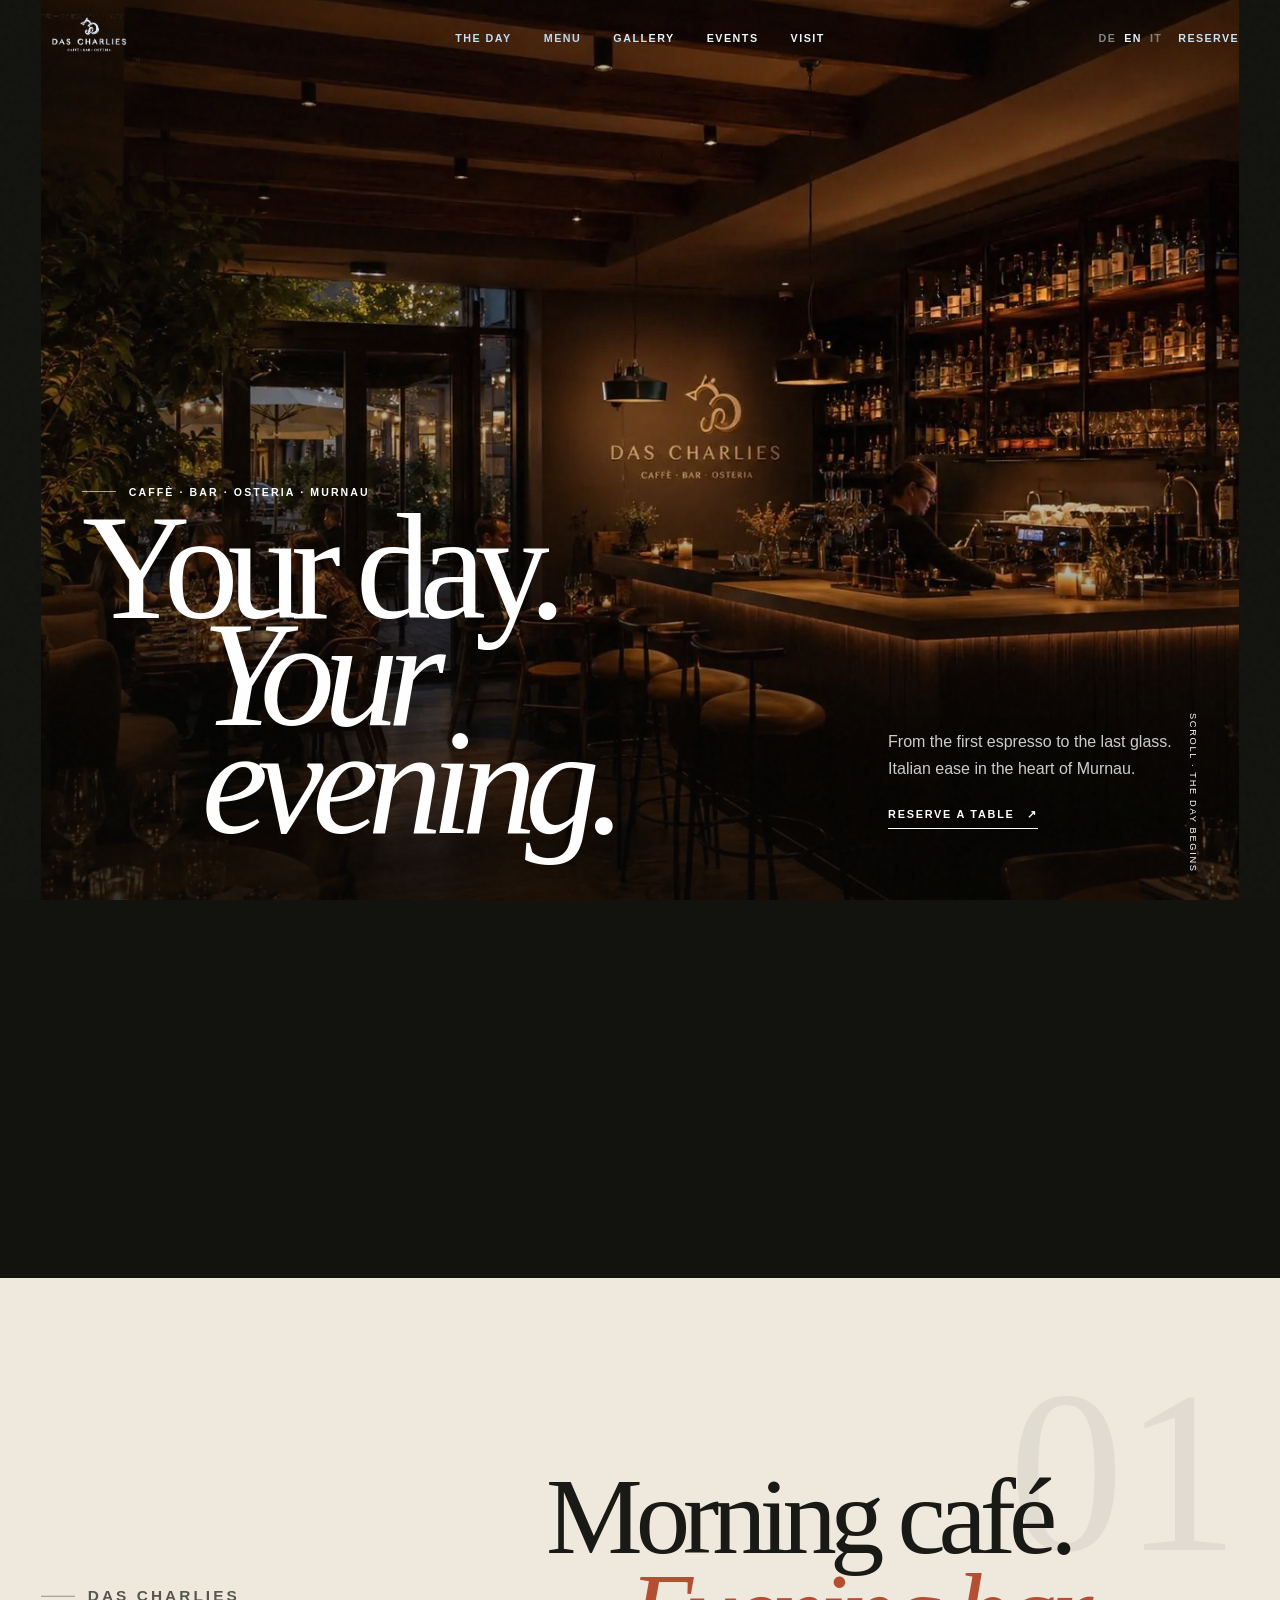
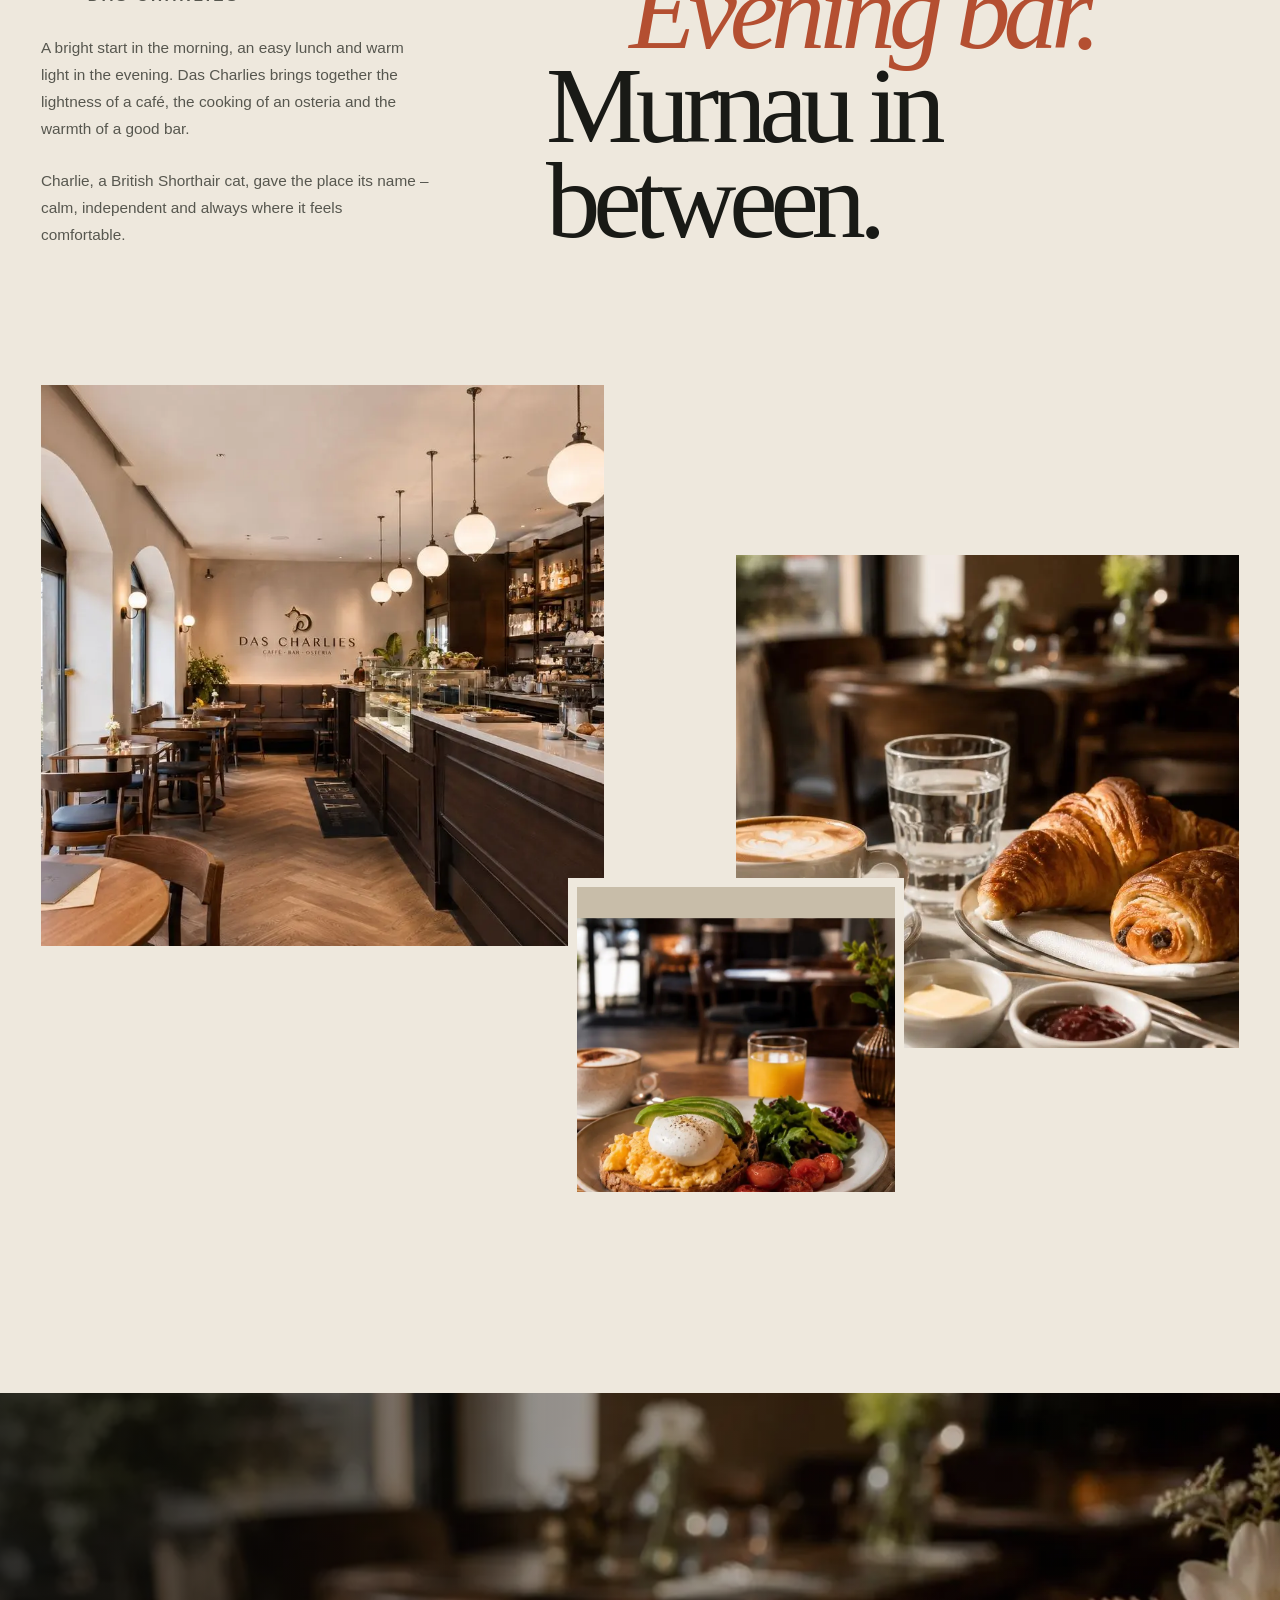
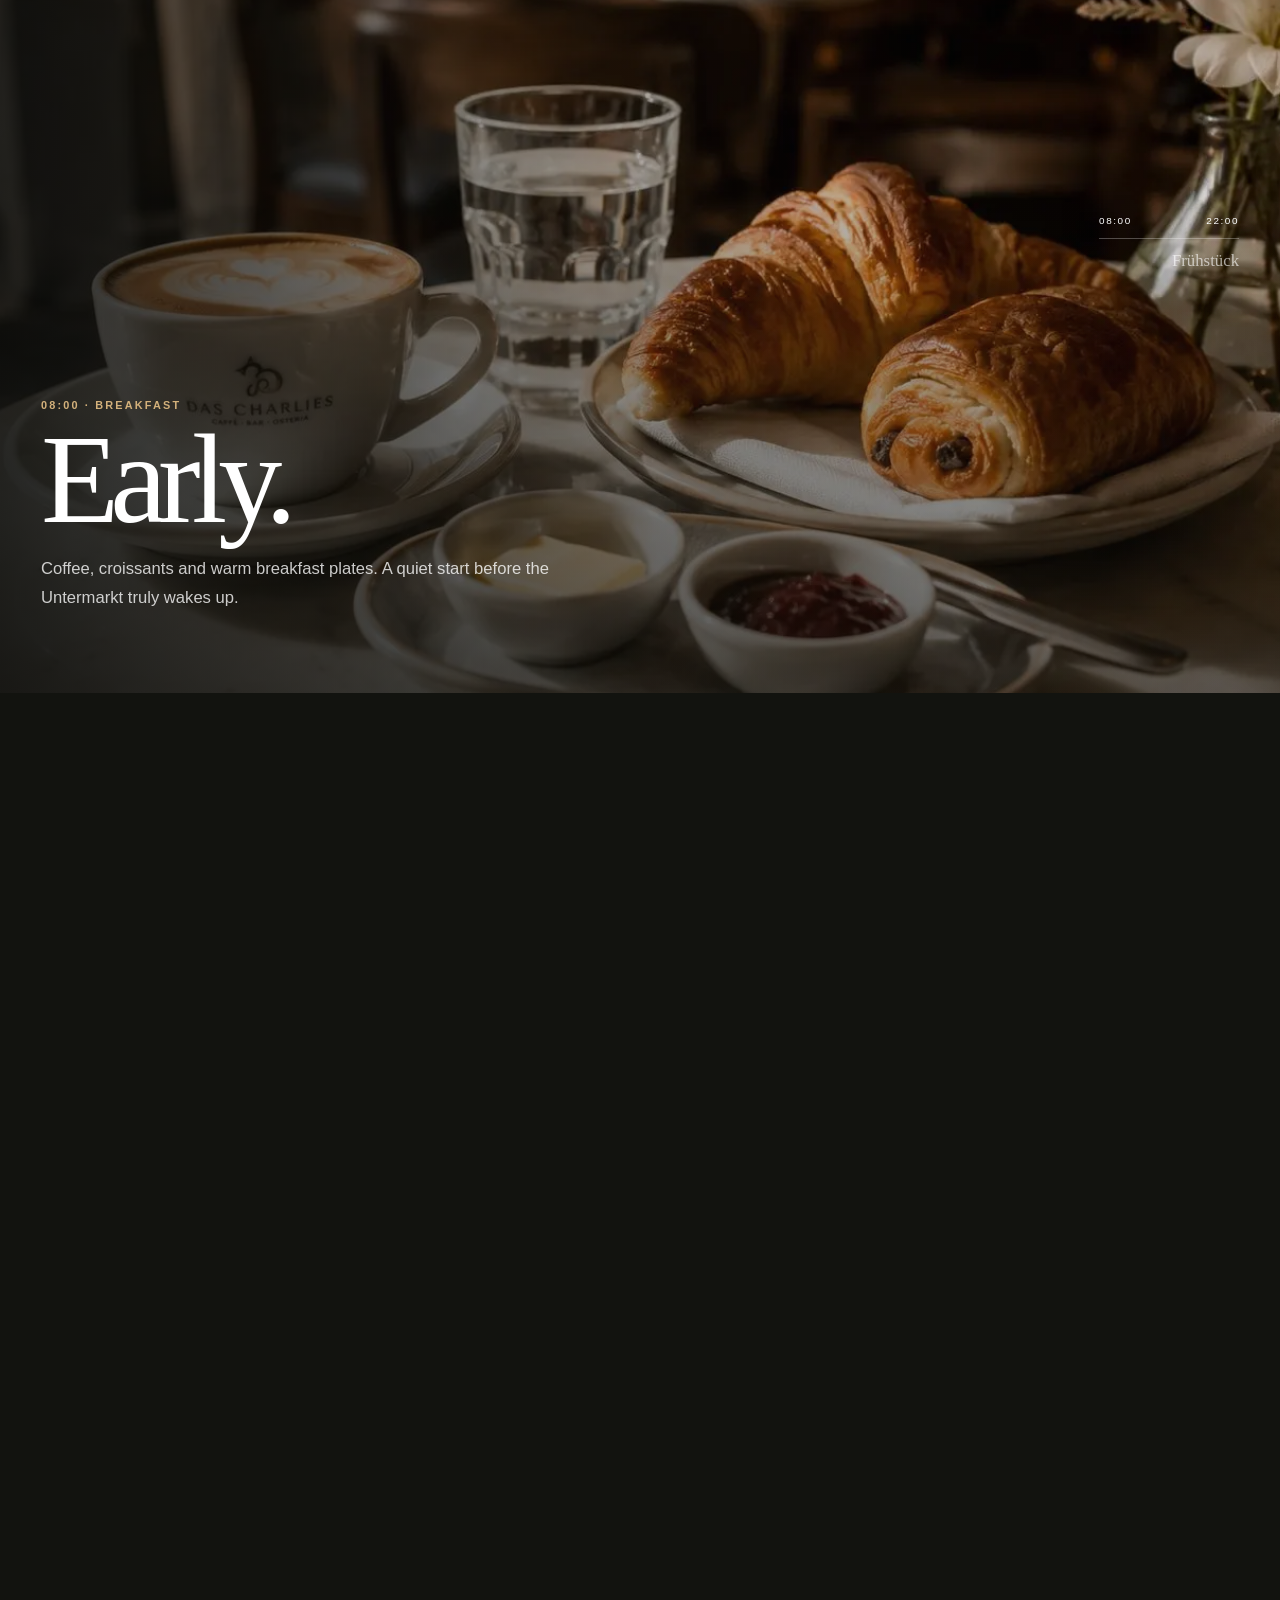
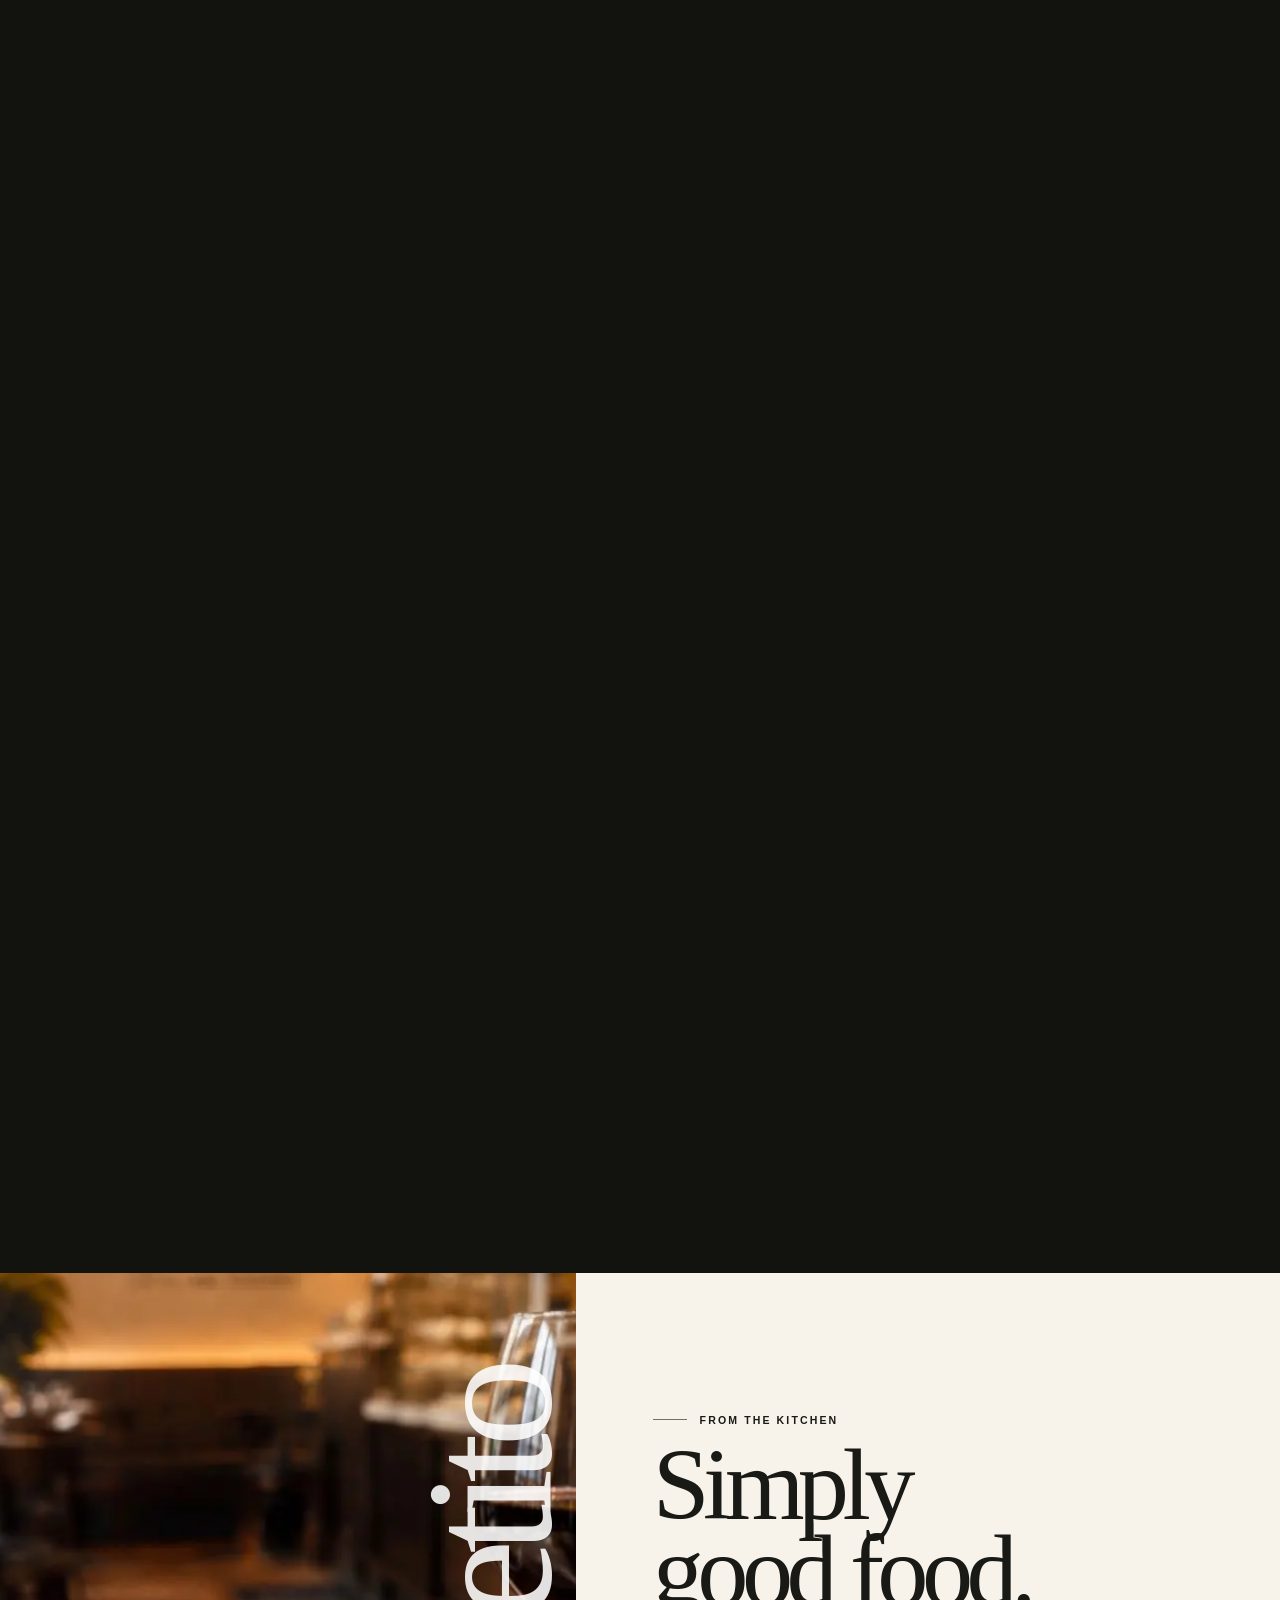
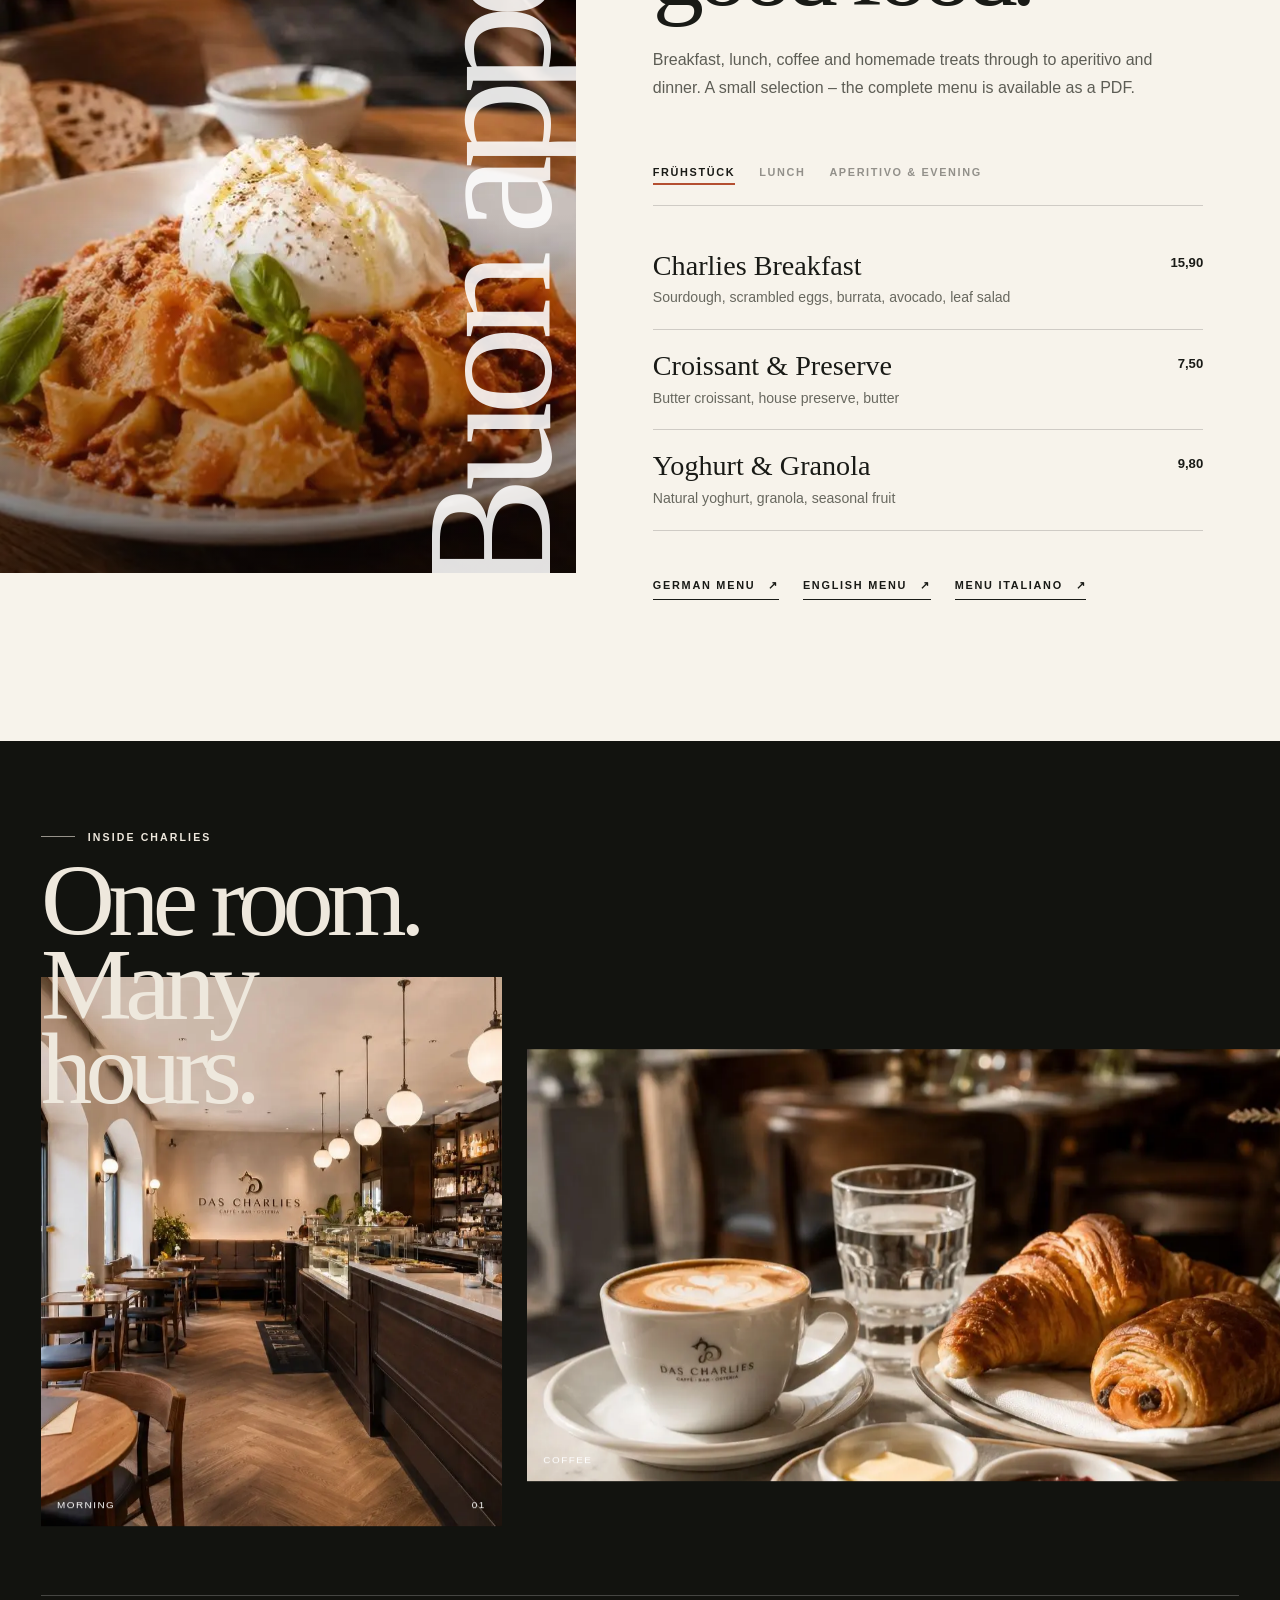
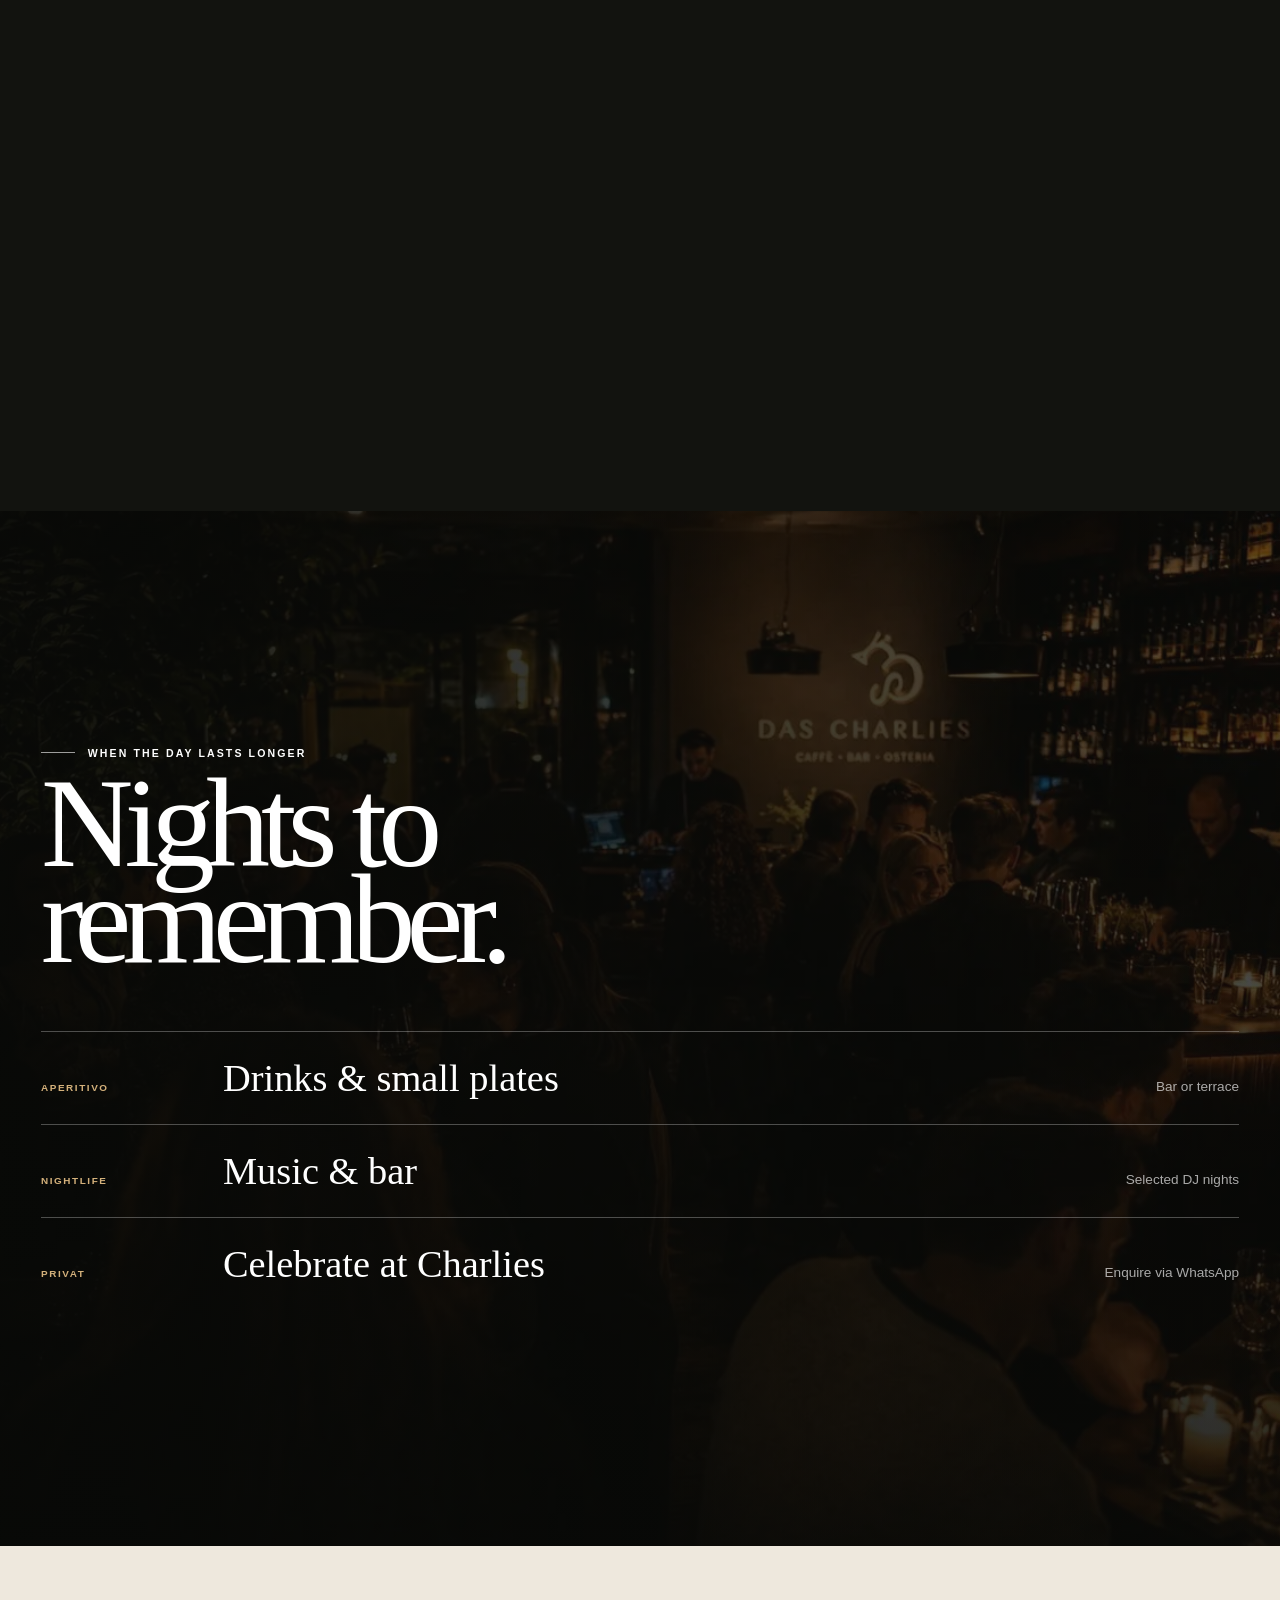
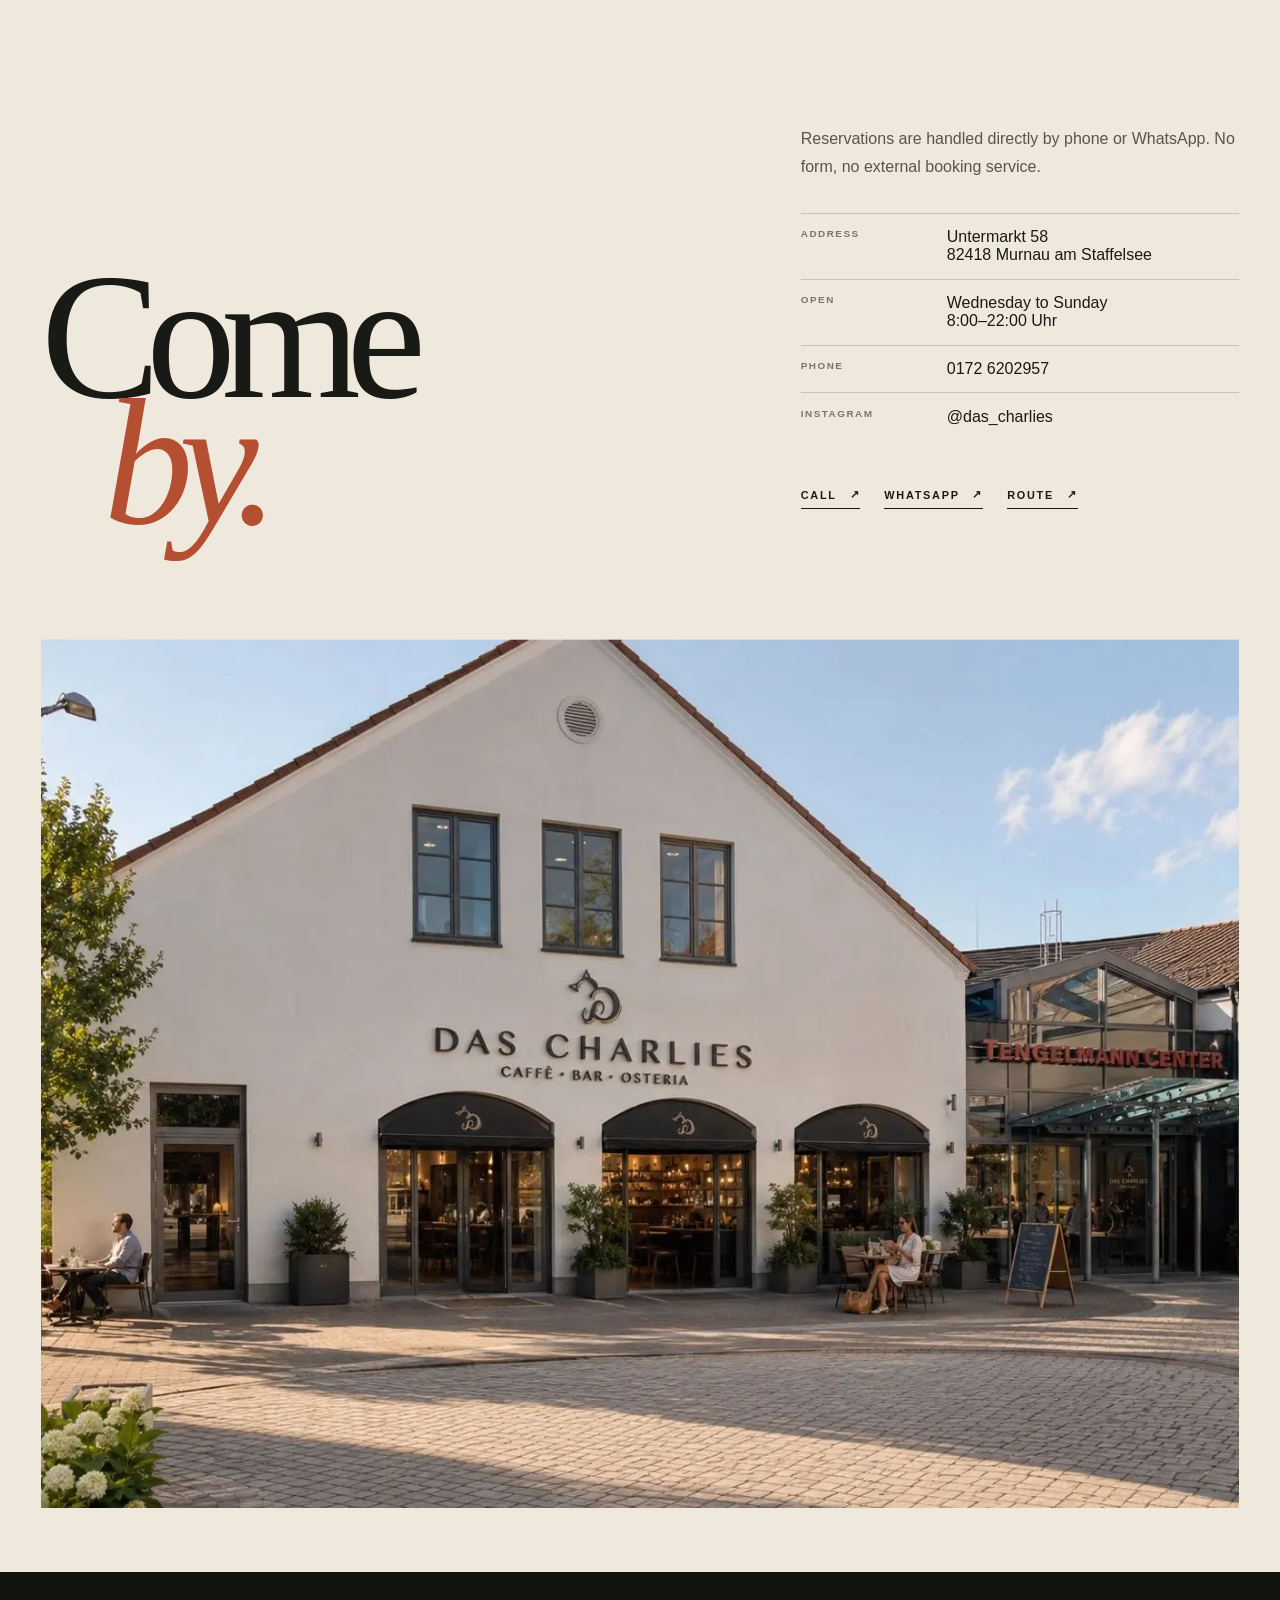
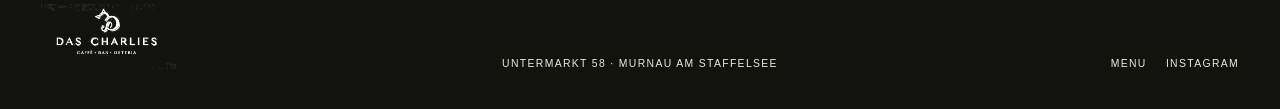
